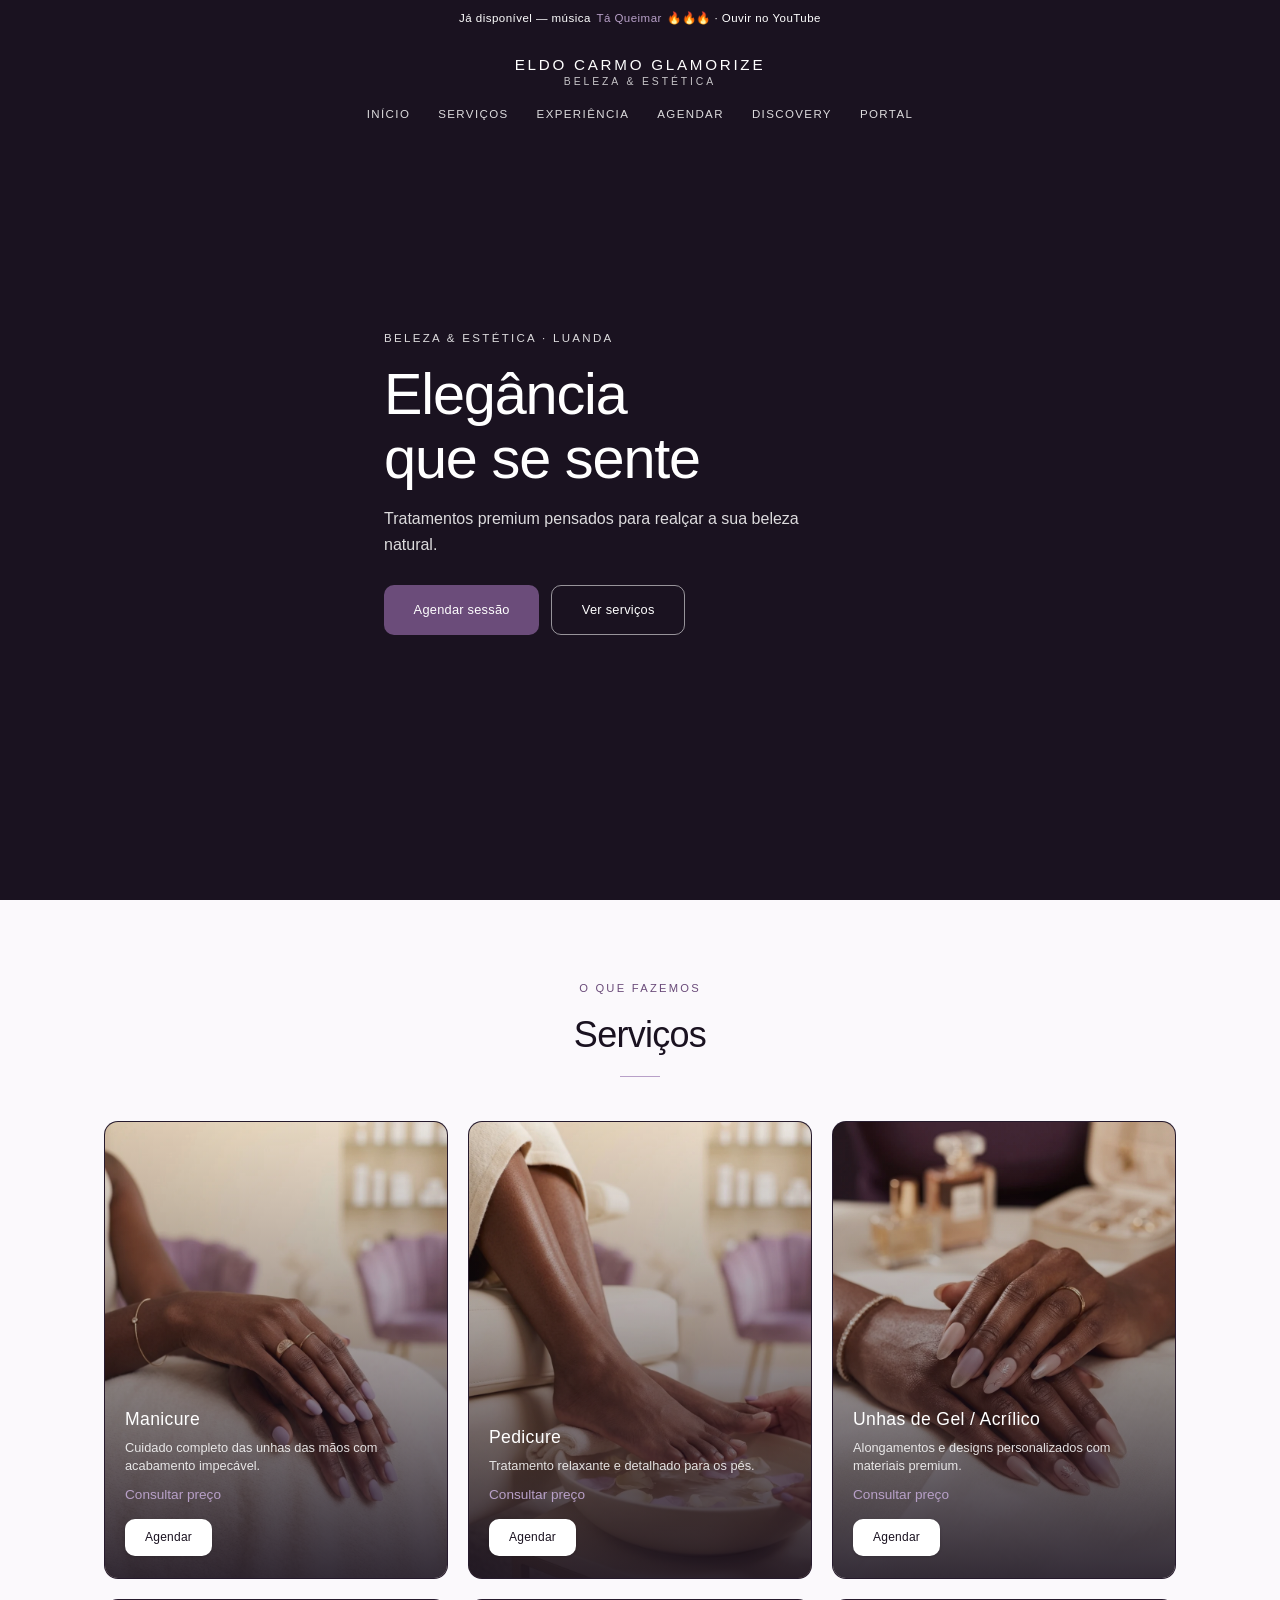
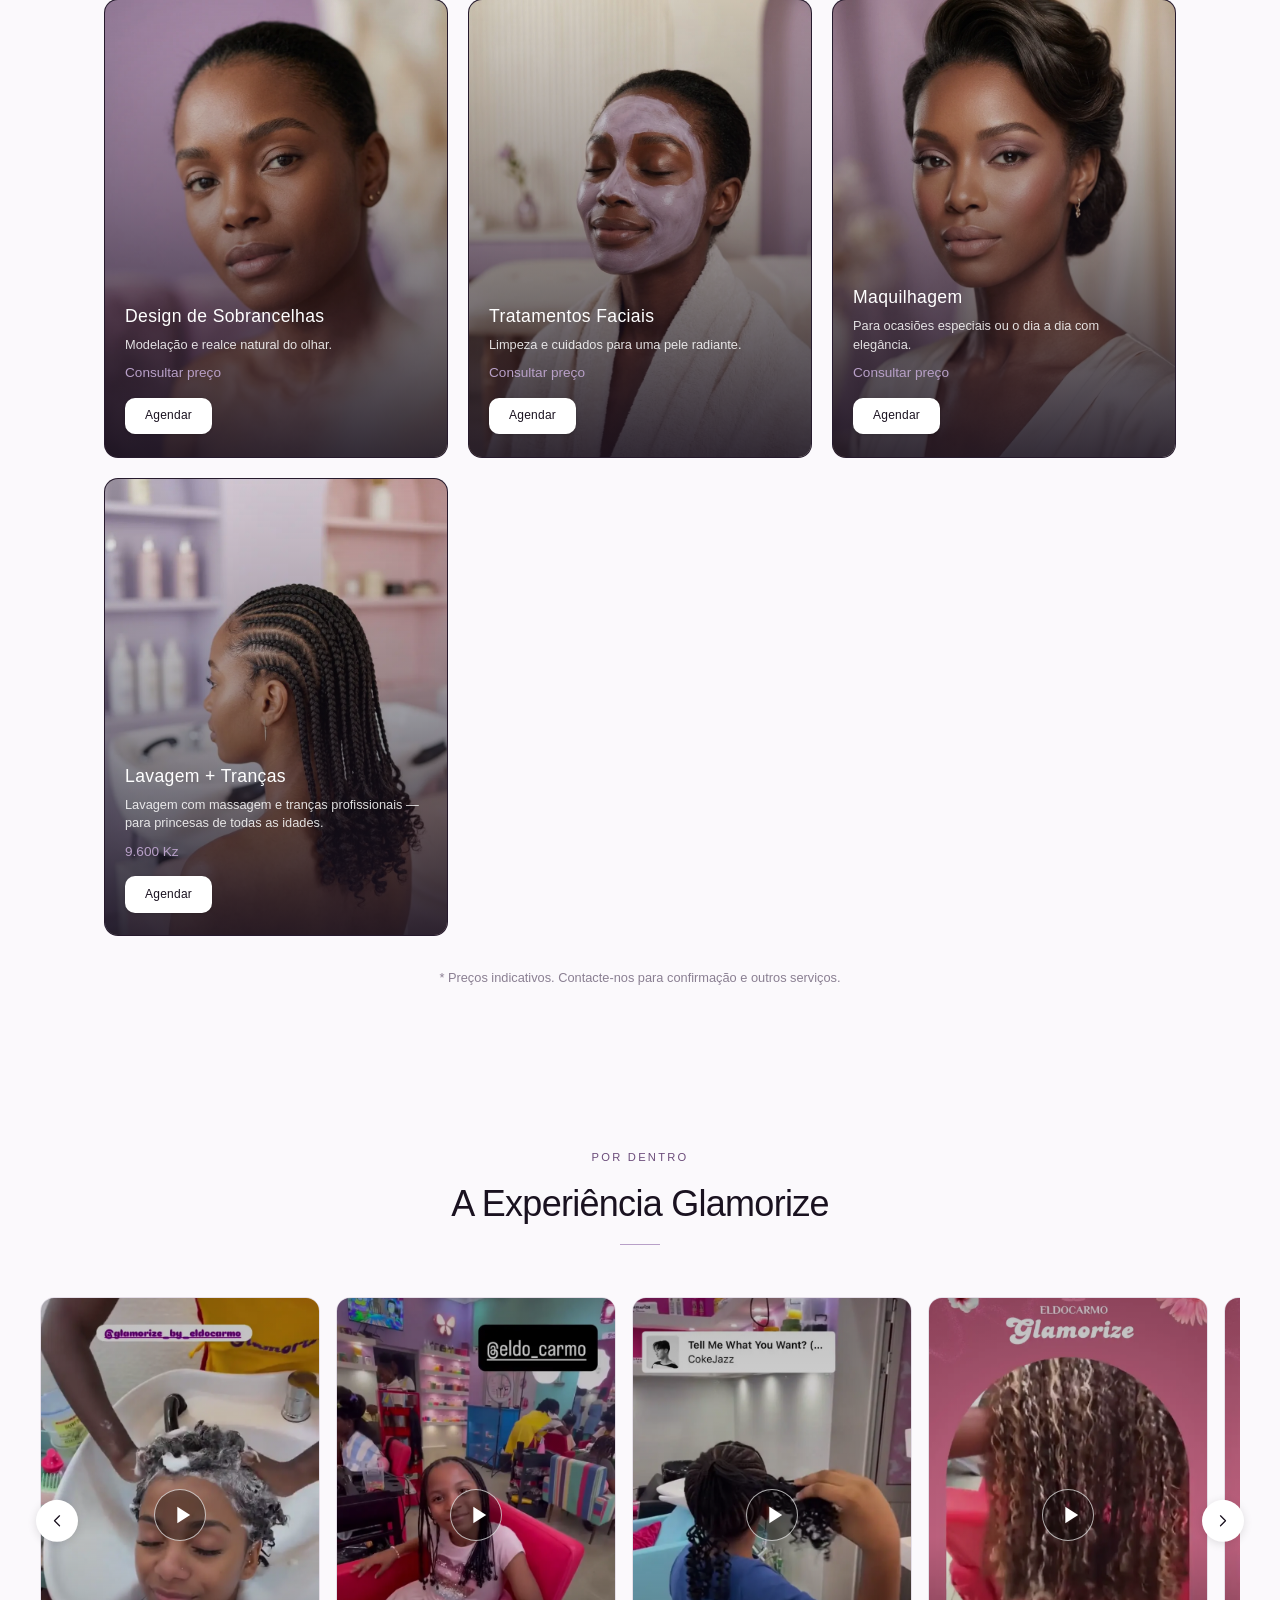
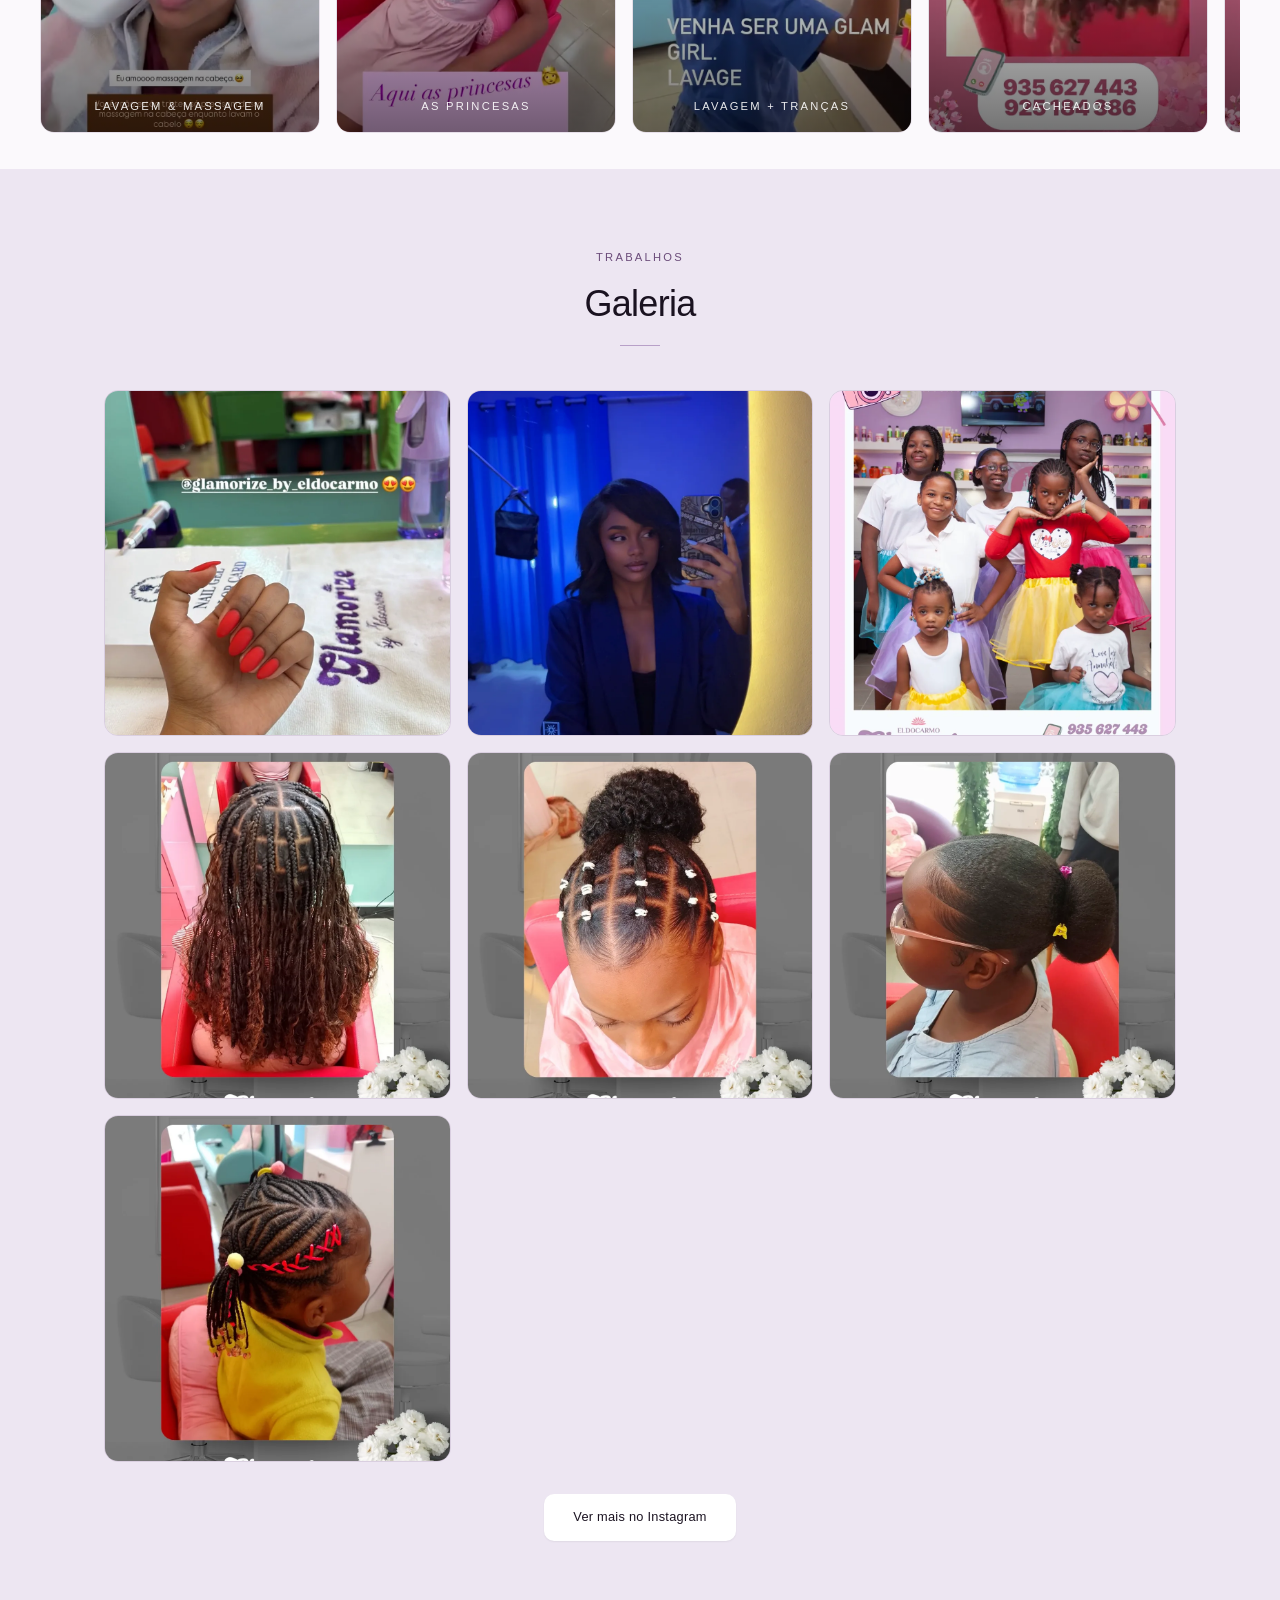
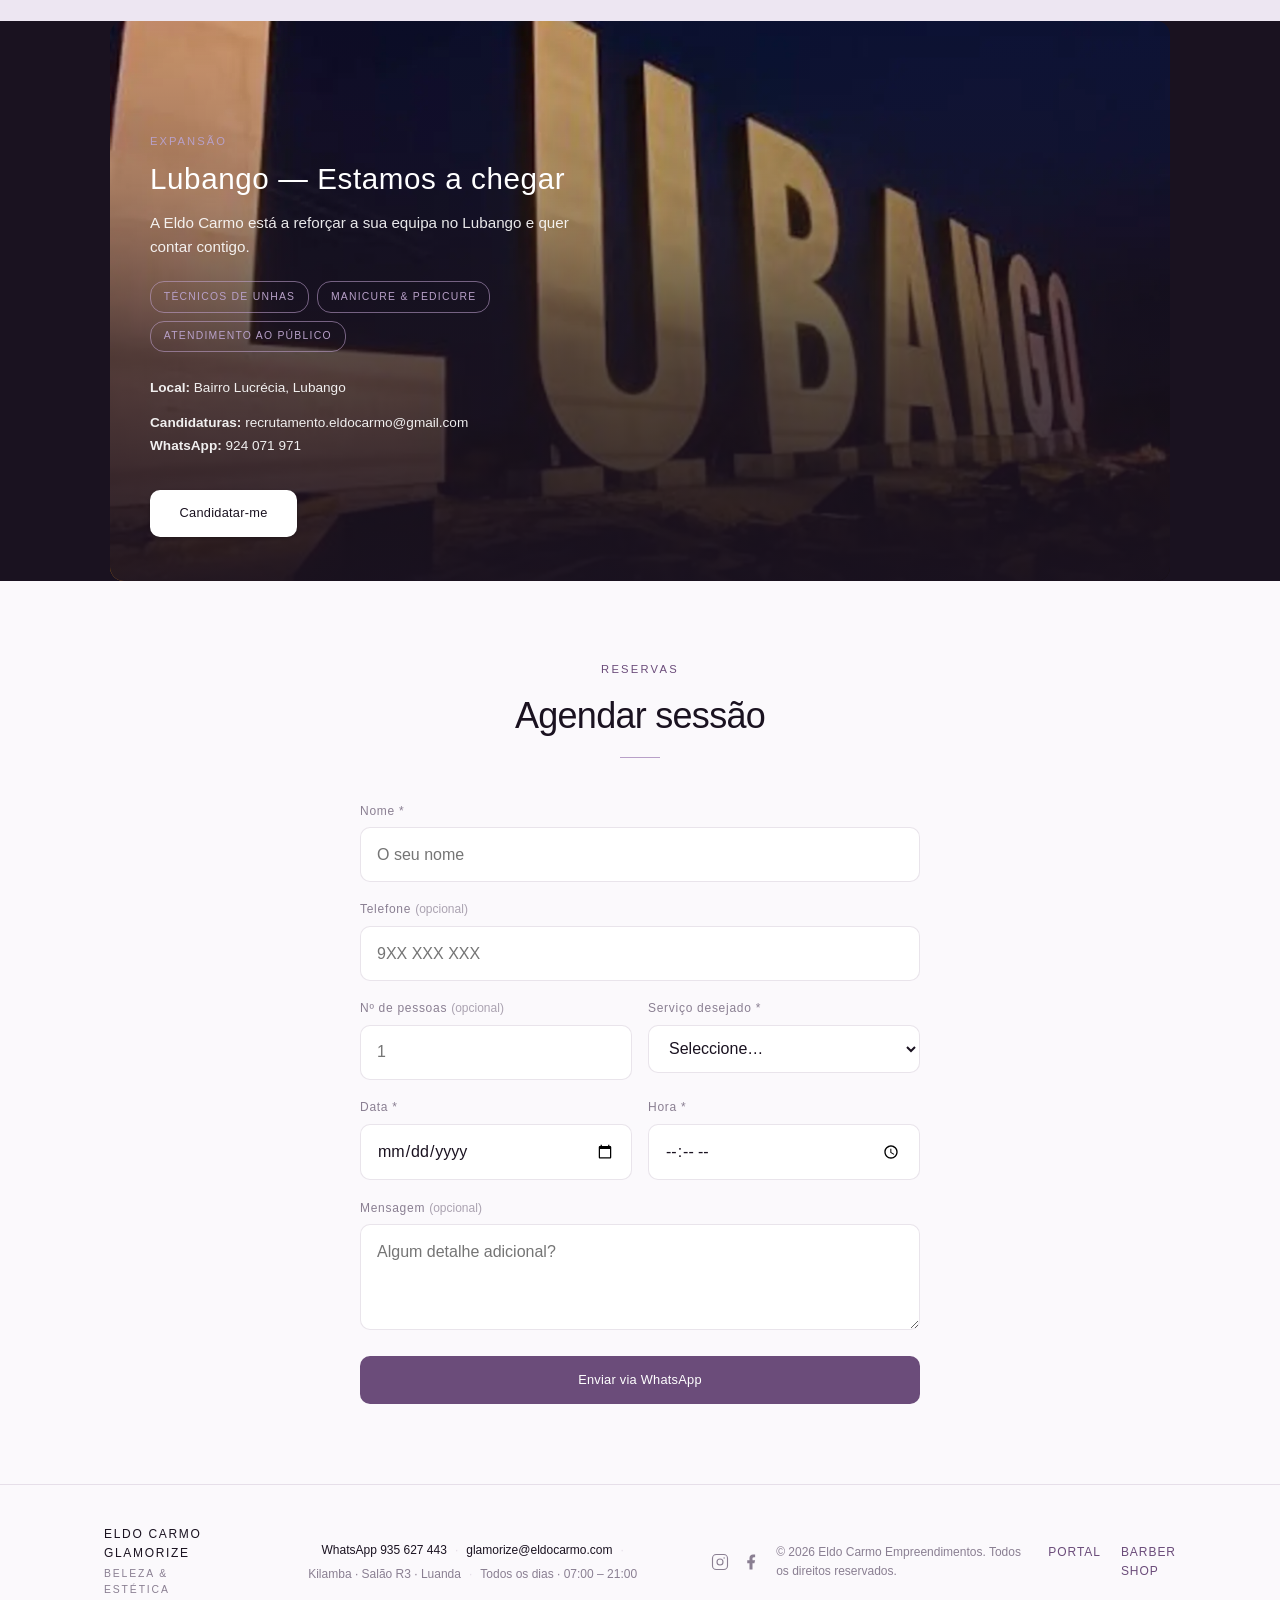
==== glamorize/index.html @ 6d7ba47c "Add files via upload" ====
<!DOCTYPE html>
<html lang="pt">
<head>
  <meta charset="UTF-8">
  <meta name="viewport" content="width=device-width, initial-scale=1.0">
  <meta name="description" content="Eldo Carmo Glamorize — Beleza & Estética premium em Luanda. Manicure, pedicure, tratamentos e mais.">
  <title>Glamorize | Eldo Carmo Beauty</title>
  <link rel="stylesheet" href="css/style.css">
  <link rel="icon" href="assets/images/eldocarmoglamorizelogo.webp" type="image/webp">
</head>
<body>
  <!-- ========== ANNOUNCEMENT BAR ========== -->
  <a class="announce-bar" href="https://youtu.be/6vzUPh26JZA?si=xl3FzxXKTsRD6NoC" target="_blank" rel="noopener">
    Já disponível — música <strong>Tá Queimar</strong> 🔥🔥🔥 · Ouvir no YouTube
  </a>

  <!-- ========== HEADER ========== -->
  <header class="header" id="header">
    <div class="container header__inner">
      <button class="hamburger" id="hamburger" aria-label="Menu" aria-expanded="false" type="button">
        <span class="hamburger__line"></span>
        <span class="hamburger__line"></span>
        <span class="hamburger__line"></span>
      </button>

      <a href="index.html" class="header__logo">
        <span class="header__logo-name">Eldo Carmo Glamorize</span>
        <span class="header__logo-sub">Beleza &amp; Estética</span>
      </a>

      <div class="header__actions" aria-hidden="true"></div>
    </div>

    <nav class="header__nav" aria-label="Menu principal">
      <a href="index.html" class="header__nav-link">Início</a>
      <a href="#servicos" class="header__nav-link">Serviços</a>
      <a href="#experiencia" class="header__nav-link">Experiência</a>
      <a href="#agendar" class="header__nav-link">Agendar</a>
      <div class="header__nav-item header__nav-item--discover">
        <button type="button" class="header__nav-link header__nav-discover-trigger" aria-expanded="false" aria-haspopup="true">
          Discovery
        </button>
        <div class="header__discover-dropdown" role="menu">
          <p class="header__discover-label">Johnny Berry — Tá Queimar</p>
          <ul class="header__discover-music">
            <li>
              <a href="https://youtu.be/6vzUPh26JZA?si=xl3FzxXKTsRD6NoC" target="_blank" rel="noopener" role="menuitem">
                <img src="assets/icons/youtube.webp" alt="" width="88" height="28">
                <span>YouTube</span>
              </a>
            </li>
            <li>
              <a href="https://open.spotify.com/album/7LO9kumBSe1za71O5oKOjZ?si=1&nd=1&dlsi=8021751f937340e2" target="_blank" rel="noopener" role="menuitem">
                <img src="assets/icons/spotify.webp" alt="" width="88" height="28">
                <span>Spotify</span>
              </a>
            </li>
            <li>
              <a href="https://music.apple.com/us/album/t%C3%A1-queimar-feat-young-k-varox-007-single/6788576000" target="_blank" rel="noopener" role="menuitem">
                <img src="assets/icons/apple-music.webp" alt="" width="28" height="28">
                <span>Apple Music</span>
              </a>
            </li>
            <li>
              <a href="https://www.deezer.com/us/album/1023440431" target="_blank" rel="noopener" role="menuitem">
                <img src="assets/icons/deezer.webp" alt="" width="88" height="28">
                <span>Deezer</span>
              </a>
            </li>
            <li>
              <a href="https://www.youtube.com/results?search_query=Johnny+Berry+T%C3%A1+Queimar" target="_blank" rel="noopener" role="menuitem">
                <img src="assets/icons/youtube-music.webp" alt="" width="100" height="28">
                <span>YouTube Music</span>
              </a>
            </li>
          </ul>
        </div>
      </div>
      <a href="https://eldocarmo.workersdevao.workers.dev" class="header__nav-link" target="_blank" rel="noopener">Portal</a>
    </nav>
  </header>

  <!-- ========== LEFT MENU DRAWER ========== -->
  <div class="menu-drawer" id="menu-drawer" aria-hidden="true">
    <div class="menu-drawer__overlay" id="menu-overlay"></div>
    <aside class="menu-drawer__panel" role="dialog" aria-label="Menu">
      <div class="menu-drawer__head">
        <span class="menu-drawer__brand">Eldo Carmo Glamorize</span>
        <button class="menu-drawer__close" id="menu-close" aria-label="Fechar" type="button">
          <svg width="20" height="20" viewBox="0 0 24 24" fill="none" stroke="currentColor" stroke-width="1.5">
            <line x1="18" y1="6" x2="6" y2="18"/>
            <line x1="6" y1="6" x2="18" y2="18"/>
          </svg>
        </button>
      </div>

      <nav class="menu-drawer__nav" aria-label="Menu principal">
        <a href="index.html" class="menu-drawer__link">Início</a>
        <a href="#servicos" class="menu-drawer__link">Serviços</a>
        <a href="#experiencia" class="menu-drawer__link">Experiência</a>
        <a href="#agendar" class="menu-drawer__link">Agendar</a>
        <a href="https://eldocarmo.workersdevao.workers.dev" class="menu-drawer__link" target="_blank" rel="noopener">Portal</a>
        <a href="https://eldocarmobarbershop.workersdevao.workers.dev" class="menu-drawer__link" target="_blank" rel="noopener">Barber Shop</a>
      </nav>

      <div class="menu-drawer__discover">
        <p class="menu-drawer__discover-title">Discovery</p>
        <p class="menu-drawer__discover-sub">Johnny Berry — Tá Queimar</p>
        <ul class="menu-drawer__music">
          <li>
            <a href="https://youtu.be/6vzUPh26JZA?si=xl3FzxXKTsRD6NoC" target="_blank" rel="noopener">
              <img src="assets/icons/youtube.webp" alt="" width="88" height="28">
              <span>YouTube</span>
            </a>
          </li>
          <li>
            <a href="https://open.spotify.com/album/7LO9kumBSe1za71O5oKOjZ?si=1&nd=1&dlsi=8021751f937340e2" target="_blank" rel="noopener">
              <img src="assets/icons/spotify.webp" alt="" width="88" height="28">
              <span>Spotify</span>
            </a>
          </li>
          <li>
            <a href="https://music.apple.com/us/album/t%C3%A1-queimar-feat-young-k-varox-007-single/6788576000" target="_blank" rel="noopener">
              <img src="assets/icons/apple-music.webp" alt="" width="28" height="28">
              <span>Apple Music</span>
            </a>
          </li>
          <li>
            <a href="https://www.deezer.com/us/album/1023440431" target="_blank" rel="noopener">
              <img src="assets/icons/deezer.webp" alt="" width="88" height="28">
              <span>Deezer</span>
            </a>
          </li>
          <li>
            <a href="https://www.youtube.com/results?search_query=Johnny+Berry+T%C3%A1+Queimar" target="_blank" rel="noopener">
              <img src="assets/icons/youtube-music.webp" alt="" width="100" height="28">
              <span>YouTube Music</span>
            </a>
          </li>
        </ul>
      </div>
    </aside>
  </div>

  <!-- ========== HERO ========== -->
  <section class="hero" id="hero">
    <div class="hero__media" aria-hidden="true">
      <video
        class="hero__video is-visible"
        id="hero-video-1"
        muted
        autoplay
        playsinline
        webkit-playsinline
        loop
        preload="auto"
        poster="assets/images/hero-poster-1.webp"
      >
        <source src="assets/videos/hero-1.mp4" type="video/mp4">
      </video>
      <div class="hero__overlay"></div>
    </div>
    <div class="hero__content container">
      <p class="hero__eyebrow">Beleza &amp; Estética · Luanda</p>
      <h1 class="hero__title">Elegância<br>que se sente</h1>
      <p class="hero__subtitle">Tratamentos premium pensados para realçar a sua beleza natural.</p>
      <div class="hero__ctas">
        <a href="#agendar" class="btn btn--primary">Agendar sessão</a>
        <a href="#servicos" class="btn btn--ghost btn--on-dark">Ver serviços</a>
      </div>
    </div>
  </section>

  <!-- ========== SERVICES ========== -->
  <section class="section" id="servicos">
    <div class="container">
      <header class="section__header">
        <p class="section__eyebrow">O que fazemos</p>
        <h2 class="section__title">Serviços</h2>
        <div class="section__line"></div>
      </header>

      <div class="services-grid">
        <article class="service-card" data-service="Manicure">
          <div class="service-card__image">
            <img src="assets/images/service-manicure.webp" alt="Manicure" loading="lazy">
          </div>
          <div class="service-card__overlay">
            <h3 class="service-card__title">Manicure</h3>
            <p class="service-card__desc">Cuidado completo das unhas das mãos com acabamento impecável.</p>
            <p class="service-card__price">Consultar preço</p>
            <a href="#agendar" class="btn btn--service agendar-btn">Agendar</a>
          </div>
        </article>

        <article class="service-card" data-service="Pedicure">
          <div class="service-card__image">
            <img src="assets/images/service-pedicure.webp" alt="Pedicure" loading="lazy">
          </div>
          <div class="service-card__overlay">
            <h3 class="service-card__title">Pedicure</h3>
            <p class="service-card__desc">Tratamento relaxante e detalhado para os pés.</p>
            <p class="service-card__price">Consultar preço</p>
            <a href="#agendar" class="btn btn--service agendar-btn">Agendar</a>
          </div>
        </article>

        <article class="service-card" data-service="Unhas de Gel / Acrílico">
          <div class="service-card__image">
            <img src="assets/images/service-gel.webp" alt="Unhas de Gel / Acrílico" loading="lazy">
          </div>
          <div class="service-card__overlay">
            <h3 class="service-card__title">Unhas de Gel / Acrílico</h3>
            <p class="service-card__desc">Alongamentos e designs personalizados com materiais premium.</p>
            <p class="service-card__price">Consultar preço</p>
            <a href="#agendar" class="btn btn--service agendar-btn">Agendar</a>
          </div>
        </article>

        <article class="service-card" data-service="Design de Sobrancelhas">
          <div class="service-card__image">
            <img src="assets/images/service-sobrancelhas.webp" alt="Design de Sobrancelhas" loading="lazy">
          </div>
          <div class="service-card__overlay">
            <h3 class="service-card__title">Design de Sobrancelhas</h3>
            <p class="service-card__desc">Modelação e realce natural do olhar.</p>
            <p class="service-card__price">Consultar preço</p>
            <a href="#agendar" class="btn btn--service agendar-btn">Agendar</a>
          </div>
        </article>

        <article class="service-card" data-service="Tratamentos Faciais">
          <div class="service-card__image">
            <img src="assets/images/service-facial.webp" alt="Tratamentos Faciais" loading="lazy">
          </div>
          <div class="service-card__overlay">
            <h3 class="service-card__title">Tratamentos Faciais</h3>
            <p class="service-card__desc">Limpeza e cuidados para uma pele radiante.</p>
            <p class="service-card__price">Consultar preço</p>
            <a href="#agendar" class="btn btn--service agendar-btn">Agendar</a>
          </div>
        </article>

        <article class="service-card" data-service="Maquilhagem">
          <div class="service-card__image">
            <img src="assets/images/service-maquilhagem.webp" alt="Maquilhagem" loading="lazy">
          </div>
          <div class="service-card__overlay">
            <h3 class="service-card__title">Maquilhagem</h3>
            <p class="service-card__desc">Para ocasiões especiais ou o dia a dia com elegância.</p>
            <p class="service-card__price">Consultar preço</p>
            <a href="#agendar" class="btn btn--service agendar-btn">Agendar</a>
          </div>
        </article>

        <article class="service-card" data-service="Lavagem + Tranças">
          <div class="service-card__image">
            <img src="assets/images/service-trancas.webp" alt="Lavagem + Tranças" loading="lazy">
          </div>
          <div class="service-card__overlay">
            <h3 class="service-card__title">Lavagem + Tranças</h3>
            <p class="service-card__desc">Lavagem com massagem e tranças profissionais — para princesas de todas as idades.</p>
            <p class="service-card__price">9.600 Kz</p>
            <a href="#agendar" class="btn btn--service agendar-btn">Agendar</a>
          </div>
        </article>
      </div>

      <p class="section__note">* Preços indicativos. Contacte-nos para confirmação e outros serviços.</p>
    </div>
  </section>

  <!-- ========== EXPERIENCE ========== -->
  <section class="section section--experience" id="experiencia">
    <div class="container">
      <header class="section__header">
        <p class="section__eyebrow">Por dentro</p>
        <h2 class="section__title">A Experiência Glamorize</h2>
        <div class="section__line"></div>
      </header>
    </div>

    <div class="experience-wrap">
      <button type="button" class="experience-nav experience-nav--prev" id="experience-prev" aria-label="Anterior">
        <svg width="20" height="20" viewBox="0 0 24 24" fill="none" stroke="currentColor" stroke-width="1.5" stroke-linecap="round" stroke-linejoin="round"><path d="M15 18l-6-6 6-6"/></svg>
      </button>

      <div class="experience-track" id="experience-track">
        <article class="experience-card">
          <video class="experience-card__video" poster="assets/videos/poster-lavagem.webp" playsinline preload="metadata" controlsList="nodownload">
            <source src="assets/videos/exp-lavagem.mp4" type="video/mp4">
          </video>
          <div class="experience-card__overlay">
            <button type="button" class="experience-card__play" aria-label="Reproduzir">
              <svg width="28" height="28" viewBox="0 0 24 24" fill="currentColor"><path d="M8 5v14l11-7z"/></svg>
            </button>
            <p class="experience-card__label">Lavagem &amp; Massagem</p>
          </div>
        </article>

        <article class="experience-card">
          <video class="experience-card__video" poster="assets/videos/poster-princesas.webp" playsinline preload="metadata" controlsList="nodownload">
            <source src="assets/videos/exp-princesas.mp4" type="video/mp4">
          </video>
          <div class="experience-card__overlay">
            <button type="button" class="experience-card__play" aria-label="Reproduzir">
              <svg width="28" height="28" viewBox="0 0 24 24" fill="currentColor"><path d="M8 5v14l11-7z"/></svg>
            </button>
            <p class="experience-card__label">As Princesas</p>
          </div>
        </article>

        <article class="experience-card">
          <video class="experience-card__video" poster="assets/videos/poster-trancas.webp" playsinline preload="metadata" controlsList="nodownload">
            <source src="assets/videos/exp-trancas.mp4" type="video/mp4">
          </video>
          <div class="experience-card__overlay">
            <button type="button" class="experience-card__play" aria-label="Reproduzir">
              <svg width="28" height="28" viewBox="0 0 24 24" fill="currentColor"><path d="M8 5v14l11-7z"/></svg>
            </button>
            <p class="experience-card__label">Lavagem + Tranças</p>
          </div>
        </article>

        <article class="experience-card">
          <video class="experience-card__video" poster="assets/videos/poster-cacheados.webp" playsinline preload="metadata" controlsList="nodownload">
            <source src="assets/videos/exp-cacheados.mp4" type="video/mp4">
          </video>
          <div class="experience-card__overlay">
            <button type="button" class="experience-card__play" aria-label="Reproduzir">
              <svg width="28" height="28" viewBox="0 0 24 24" fill="currentColor"><path d="M8 5v14l11-7z"/></svg>
            </button>
            <p class="experience-card__label">Cacheados</p>
          </div>
        </article>

        <article class="experience-card">
          <video class="experience-card__video" poster="assets/videos/poster-boxbraids.webp" playsinline preload="metadata" controlsList="nodownload">
            <source src="assets/videos/exp-boxbraids.mp4" type="video/mp4">
          </video>
          <div class="experience-card__overlay">
            <button type="button" class="experience-card__play" aria-label="Reproduzir">
              <svg width="28" height="28" viewBox="0 0 24 24" fill="currentColor"><path d="M8 5v14l11-7z"/></svg>
            </button>
            <p class="experience-card__label">Box Braids</p>
          </div>
        </article>

        <article class="experience-card">
          <video class="experience-card__video" poster="assets/videos/poster-equipa.webp" playsinline preload="metadata" controlsList="nodownload">
            <source src="assets/videos/exp-equipa.mp4" type="video/mp4">
          </video>
          <div class="experience-card__overlay">
            <button type="button" class="experience-card__play" aria-label="Reproduzir">
              <svg width="28" height="28" viewBox="0 0 24 24" fill="currentColor"><path d="M8 5v14l11-7z"/></svg>
            </button>
            <p class="experience-card__label">A Equipa</p>
          </div>
        </article>
      </div>

      <button type="button" class="experience-nav experience-nav--next" id="experience-next" aria-label="Seguinte">
        <svg width="20" height="20" viewBox="0 0 24 24" fill="none" stroke="currentColor" stroke-width="1.5" stroke-linecap="round" stroke-linejoin="round"><path d="M9 18l6-6-6-6"/></svg>
      </button>
    </div>
  </section>

  <!-- ========== GALLERY ========== -->
  <section class="section section--alt" id="galeria">
    <div class="container">
      <header class="section__header">
        <p class="section__eyebrow">Trabalhos</p>
        <h2 class="section__title">Galeria</h2>
        <div class="section__line"></div>
      </header>

      <div class="gallery-grid" id="gallery-grid">
        <figure class="gallery-item">
          <img src="assets/images/gallery/gallery-1.webp" alt="Unhas de gel matte coral — Glamorize" loading="lazy">
        </figure>
        <figure class="gallery-item">
          <img src="assets/images/gallery/gallery-2.webp" alt="Look glam com cabelo ondulado e maquilhagem" loading="lazy">
        </figure>
        <figure class="gallery-item">
          <img src="assets/images/gallery/gallery-3.webp" alt="Momentos especiais com as princesas da Glamorize" loading="lazy">
        </figure>
        <figure class="gallery-item">
          <img src="assets/images/gallery/gallery-4.webp" alt="Tranças box braids com pontas cacheadas" loading="lazy">
        </figure>
        <figure class="gallery-item">
          <img src="assets/images/gallery/gallery-5.webp" alt="Penteado com elásticos e coque para criança" loading="lazy">
        </figure>
        <figure class="gallery-item">
          <img src="assets/images/gallery/gallery-6.webp" alt="Coque baixo com baby hair" loading="lazy">
        </figure>
        <figure class="gallery-item">
          <img src="assets/images/gallery/gallery-7.webp" alt="Tranças infantis com detalhes em fio rosa" loading="lazy">
        </figure>
      </div>

      <div class="section__cta-wrap">
        <a href="https://www.instagram.com/glamorize_by_eldocarmo/" class="btn btn--ghost" target="_blank" rel="noopener">
          Ver mais no Instagram
        </a>
      </div>
    </div>
  </section>

  <!-- ========== LUBANGO ========== -->
  <section class="section section--lubango" id="lubango">
    <div class="container">
      <div class="lubango-hero">
        <img class="lubango-hero__img" src="assets/images/lubango.webp" alt="Letras LUBANGO iluminadas — marco da cidade" loading="lazy">
        <div class="lubango-hero__gradient"></div>
        <div class="lubango-hero__content">
          <p class="lubango-hero__eyebrow">Expansão</p>
          <h2 class="lubango-hero__title">Lubango — Estamos a chegar</h2>
          <p class="lubango-hero__text">A Eldo Carmo está a reforçar a sua equipa no Lubango e quer contar contigo.</p>

          <div class="lubango-roles">
            <span>Técnicos de Unhas</span>
            <span>Manicure &amp; Pedicure</span>
            <span>Atendimento ao Público</span>
          </div>

          <p class="lubango-location">
            <strong>Local:</strong> Bairro Lucrécia, Lubango
          </p>

          <p class="lubango-contact">
            <strong>Candidaturas:</strong> recrutamento.eldocarmo@gmail.com<br>
            <strong>WhatsApp:</strong> 924 071 971
          </p>

          <a href="https://wa.me/244924071971?text=Olá! Tenho interesse em candidatar-me para a equipa Eldo Carmo Glamorize no Lubango." class="btn btn--primary" target="_blank" rel="noopener">
            Candidatar-me
          </a>
        </div>
      </div>
    </div>
  </section>

  <!-- ========== AGENDAR ========== -->
  <section class="section" id="agendar">
    <div class="container">
      <header class="section__header">
        <p class="section__eyebrow">Reservas</p>
        <h2 class="section__title">Agendar sessão</h2>
        <div class="section__line"></div>
      </header>

      <div class="contact-grid">
        <form class="contact-form" id="booking-form">
          <div class="form-group">
            <label for="name">Nome *</label>
            <input type="text" id="name" name="name" required placeholder="O seu nome" autocomplete="name">
          </div>
          <div class="form-group">
            <label for="phone">Telefone <span class="optional">(opcional)</span></label>
            <input type="tel" id="phone" name="phone" placeholder="9XX XXX XXX" autocomplete="tel">
          </div>
          <div class="form-row">
            <div class="form-group">
              <label for="people">Nº de pessoas <span class="optional">(opcional)</span></label>
              <input type="number" id="people" name="people" min="1" max="20" placeholder="1">
            </div>
            <div class="form-group">
              <label for="service">Serviço desejado *</label>
              <select id="service" name="service" required>
                <option value="">Seleccione…</option>
                <option value="Manicure">Manicure</option>
                <option value="Pedicure">Pedicure</option>
                <option value="Unhas de Gel / Acrílico">Unhas de Gel / Acrílico</option>
                <option value="Design de Sobrancelhas">Design de Sobrancelhas</option>
                <option value="Tratamentos Faciais">Tratamentos Faciais</option>
                <option value="Maquilhagem">Maquilhagem</option>
                <option value="Lavagem + Tranças">Lavagem + Tranças</option>
                <option value="Outro">Outro</option>
              </select>
            </div>
          </div>
          <div class="form-row">
            <div class="form-group">
              <label for="date">Data *</label>
              <input type="date" id="date" name="date" required>
            </div>
            <div class="form-group">
              <label for="time">Hora *</label>
              <input type="time" id="time" name="time" required>
            </div>
          </div>
          <div class="form-group">
            <label for="message">Mensagem <span class="optional">(opcional)</span></label>
            <textarea id="message" name="message" rows="3" placeholder="Algum detalhe adicional?"></textarea>
          </div>
          <button type="submit" class="btn btn--primary btn--full">Enviar via WhatsApp</button>
        </form>
      </div>
    </div>
  </section>

  <!-- ========== FOOTER ========== -->
  <footer class="footer">
    <div class="container footer__inner">
      <div class="footer__brand">
        <span class="footer__name">Eldo Carmo Glamorize</span>
        <span class="footer__sub">Beleza &amp; Estética</span>
      </div>
      <div class="footer__contact">
        <a href="https://wa.me/244935627443" target="_blank" rel="noopener">WhatsApp 935 627 443</a>
        <span class="footer__sep">·</span>
        <a href="mailto:glamorize@eldocarmo.com">glamorize@eldocarmo.com</a>
        <span class="footer__sep">·</span>
        <span>Kilamba · Salão R3 · Luanda</span>
        <span class="footer__sep">·</span>
        <span>Todos os dias · 07:00 – 21:00</span>
      </div>
      <div class="footer__social">
        <a href="https://www.instagram.com/glamorize_by_eldocarmo/" target="_blank" rel="noopener" aria-label="Instagram">
          <svg width="18" height="18" viewBox="0 0 24 24" fill="none" stroke="currentColor" stroke-width="1.5" aria-hidden="true">
            <rect x="2" y="2" width="20" height="20" rx="5"/>
            <circle cx="12" cy="12" r="4"/>
            <circle cx="17.5" cy="6.5" r="1" fill="currentColor" stroke="none"/>
          </svg>
        </a>
        <a href="https://www.facebook.com/EldoCarmoBeleza" target="_blank" rel="noopener" aria-label="Facebook">
          <svg width="18" height="18" viewBox="0 0 24 24" fill="currentColor" aria-hidden="true">
            <path d="M14 13.5h2.5l1-4H14v-2c0-1.03 0-2 2-2h1.5V2.14c-.326-.043-1.557-.14-2.857-.14C11.928 2 10 3.657 10 6.7v2.8H7v4h3V22h4v-8.5z"/>
          </svg>
        </a>
      </div>
      <p class="footer__copy">© 2026 Eldo Carmo Empreendimentos. Todos os direitos reservados.</p>
      <div class="footer__links">
        <a href="https://eldocarmo.workersdevao.workers.dev" target="_blank" rel="noopener">Portal</a>
        <a href="https://eldocarmobarbershop.workersdevao.workers.dev" target="_blank" rel="noopener">Barber Shop</a>
      </div>
    </div>
  </footer>

  <script src="js/main.js"></script>
</body>
</html>
---- glamorize/css/style.css ----
/* ============================================
   Eldo Carmo Glamorize
   Quiet luxury · Lilac palette · Thin lines
   ============================================ */

*, *::before, *::after {
  margin: 0;
  padding: 0;
  box-sizing: border-box;
}

:root {
  --black: #1A1220;
  --lilac: #B8A0C8;
  --lilac-deep: #6B4C7A;
  --lilac-soft: #EDE6F2;
  --cream: #FBF9FC;
  --muted: #8A7F92;
  --white: #FFFFFF;
  --border: rgba(107, 76, 122, 0.15);
  --gold: #C9A227;

  --font-light: 300;
  --font-regular: 400;
  --font-medium: 500;

  --line: 1px;
  --radius: 14px;
  --btn-radius: 10px;
  --transition: 0.35s cubic-bezier(0.25, 0.46, 0.45, 0.94);
}

html {
  font-size: 16px;
  scroll-behavior: smooth;
  -webkit-font-smoothing: antialiased;
}

body {
  font-family: 'Inter', -apple-system, BlinkMacSystemFont, 'Segoe UI', Roboto, sans-serif;
  font-weight: var(--font-light);
  color: var(--black);
  background: var(--cream);
  line-height: 1.6;
  overflow-x: hidden;
}

img { max-width: 100%; height: auto; display: block; }
a { color: inherit; text-decoration: none; }
ul { list-style: none; }
button, input, select, textarea { font: inherit; color: inherit; }

.container {
  width: 100%;
  max-width: 1120px;
  margin: 0 auto;
  padding: 0 1.5rem;
}

/* ========== BUTTONS ========== */
.btn {
  display: inline-flex;
  align-items: center;
  justify-content: center;
  gap: 0.5rem;
  padding: 0.85rem 1.85rem;
  font-size: 0.8rem;
  font-weight: var(--font-medium);
  letter-spacing: 0.02em;
  text-transform: none;
  border: none;
  border-radius: var(--btn-radius);
  cursor: pointer;
  transition: background var(--transition), color var(--transition), box-shadow var(--transition);
  background: transparent;
  color: inherit;
}

.btn--primary {
  background: var(--lilac-deep);
  color: var(--white);
}

.btn--primary:hover {
  background: #5a3f68;
  box-shadow: 0 4px 14px rgba(107, 76, 122, 0.25);
}

.btn--ghost {
  background: var(--white);
  color: var(--black);
  box-shadow: 0 1px 2px rgba(0, 0, 0, 0.06);
}

.btn--ghost:hover {
  background: #f5f5f5;
  box-shadow: 0 2px 8px rgba(0, 0, 0, 0.08);
}

.btn--on-dark {
  background: transparent;
  color: var(--white);
  box-shadow: none;
  border: var(--line) solid rgba(255, 255, 255, 0.55);
}

.btn--on-dark:hover {
  background: rgba(255, 255, 255, 0.1);
  color: var(--white);
  border-color: #fff;
}

.btn--full { width: 100%; }

.btn--service {
  align-self: flex-start;
  padding: 0.55rem 1.25rem;
  font-size: 0.75rem;
  color: var(--black);
  background: var(--white);
  border-radius: var(--btn-radius);
  box-shadow: 0 1px 3px rgba(0, 0, 0, 0.15);
}

.btn--service:hover {
  background: #f5f5f5;
}

/* ========== ANNOUNCE BAR ========== */
.announce-bar {
  position: fixed;
  top: 0;
  left: 0;
  right: 0;
  z-index: 110;
  display: flex;
  align-items: center;
  justify-content: center;
  gap: 0.35rem;
  min-height: 36px;
  padding: 0.45rem 1rem;
  background: var(--black);
  color: #fff;
  font-size: 0.72rem;
  letter-spacing: 0.04em;
  text-align: center;
  text-decoration: none;
  transition: transform 0.3s ease, opacity 0.3s ease;
}

.announce-bar.is-hidden {
  transform: translateY(-100%);
  opacity: 0;
  pointer-events: none;
}

.announce-bar strong {
  font-weight: var(--font-medium);
  color: var(--lilac);
}

/* ========== HEADER ========== */
.header {
  position: fixed;
  top: 36px;
  left: 0;
  right: 0;
  z-index: 100;
  background: transparent;
  border-bottom: var(--line) solid transparent;
  transition: background 0.3s ease, border-color 0.3s ease, box-shadow 0.3s ease, top 0.3s ease;
}

.header.announce-hidden { top: 0; }

.header.is-scrolled {
  background: rgba(251, 249, 252, 0.96);
  backdrop-filter: blur(12px);
  -webkit-backdrop-filter: blur(12px);
  border-bottom-color: var(--border);
  box-shadow: 0 1px 0 rgba(0, 0, 0, 0.04);
}

.header__inner {
  position: relative;
  display: grid;
  grid-template-columns: 44px 1fr 44px;
  align-items: center;
  height: 64px;
}

.header__logo {
  display: flex;
  flex-direction: column;
  align-items: center;
  justify-content: center;
  gap: 0.15rem;
  color: #fff;
  transition: color 0.3s ease;
  text-decoration: none;
  justify-self: center;
  grid-column: 2;
  text-align: center;
  line-height: 1.15;
}

.header.is-scrolled .header__logo { color: var(--black); }

.header__logo-name {
  font-weight: var(--font-medium);
  font-size: 0.68rem;
  letter-spacing: 0.12em;
  text-transform: uppercase;
}

.header__logo-sub {
  font-size: 0.55rem;
  letter-spacing: 0.2em;
  text-transform: uppercase;
  opacity: 0.75;
}

.header__nav {
  display: none;
  align-items: center;
  justify-content: center;
  gap: 1.75rem;
  padding: 0 1rem 0.85rem;
}

.header__nav-link {
  display: inline-flex;
  align-items: center;
  font-size: 0.72rem;
  font-weight: var(--font-regular);
  letter-spacing: 0.12em;
  text-transform: uppercase;
  line-height: 1.2;
  color: rgba(255, 255, 255, 0.85);
  transition: color 0.2s ease;
  padding: 0;
  margin: 0;
  vertical-align: middle;
}

.header.is-scrolled .header__nav-link { color: var(--muted); }
.header__nav-link:hover { color: #fff; }
.header.is-scrolled .header__nav-link:hover { color: var(--black); }

/* ========== DESKTOP DISCOVERY DROPDOWN ========== */
.header__nav-item {
  position: relative;
  display: inline-flex;
  align-items: center;
}

.header__nav-discover-trigger {
  background: none;
  border: none;
  cursor: pointer;
  padding: 0;
  margin: 0;
  font: inherit;
  font-size: 0.72rem;
  font-weight: var(--font-regular);
  letter-spacing: 0.12em;
  text-transform: uppercase;
  line-height: 1.2;
  color: rgba(255, 255, 255, 0.85);
  transition: color 0.2s ease;
  display: inline-flex;
  align-items: center;
}

.header__discover-dropdown {
  position: absolute;
  top: 100%;
  left: 50%;
  transform: translateX(-50%) translateY(4px);
  min-width: 240px;
  /* padding-top bridges the gap so hover never breaks while moving to the menu */
  padding: 0.85rem 1.15rem 0.85rem;
  margin-top: 0;
  background: #fff;
  border: 1px solid var(--border, rgba(0,0,0,0.1));
  border-radius: 10px;
  box-shadow: 0 12px 40px rgba(0, 0, 0, 0.08);
  opacity: 0;
  visibility: hidden;
  pointer-events: none;
  transition: opacity 0.18s ease, transform 0.18s ease, visibility 0.18s ease;
  z-index: 80;
}

/* Invisible hit-area bridge between trigger and panel */
.header__discover-dropdown::before {
  content: "";
  position: absolute;
  left: 0;
  right: 0;
  top: -14px;
  height: 14px;
}

.header__nav-item--discover:hover .header__discover-dropdown,
.header__nav-item--discover:focus-within .header__discover-dropdown {
  opacity: 1;
  visibility: visible;
  pointer-events: auto;
  transform: translateX(-50%) translateY(0);
}

.header__discover-label {
  font-size: 0.72rem;
  font-weight: 500;
  letter-spacing: 0.04em;
  color: var(--black, #111);
  margin: 0 0 0.75rem;
  padding-bottom: 0.65rem;
  border-bottom: 1px solid var(--border, rgba(0,0,0,0.08));
}

.header__discover-music {
  list-style: none;
  margin: 0;
  padding: 0;
  display: flex;
  flex-direction: column;
  gap: 0;
}

.header__discover-music li {
  border-bottom: 1px solid var(--border, rgba(0,0,0,0.06));
}

.header__discover-music li:last-child {
  border-bottom: none;
}

.header__discover-music a {
  display: flex;
  align-items: center;
  gap: 0.75rem;
  padding: 0.65rem 0;
  font-size: 0.82rem;
  color: var(--black, #111);
  text-decoration: none;
  transition: color 0.2s ease, opacity 0.2s ease;
}

.header__discover-music a img {
  height: 20px;
  width: auto;
  max-width: 88px;
  object-fit: contain;
  flex-shrink: 0;
}

.header__discover-music a:hover {
  color: var(--lilac-deep, #6B4C7A);
  opacity: 0.9;
}

/* Keep trigger color consistent with other nav links */
.header.is-scrolled .header__nav-discover-trigger {
  color: var(--muted);
}
.header__nav-discover-trigger:hover,
.header__nav-item--discover:hover .header__nav-discover-trigger {
  color: #fff;
}
.header.is-scrolled .header__nav-discover-trigger:hover,
.header.is-scrolled .header__nav-item--discover:hover .header__nav-discover-trigger {
  color: var(--black);
}

.header__actions {
  grid-column: 3;
  justify-self: end;
}

@media (min-width: 900px) {
  .header__inner {
    grid-template-columns: 1fr auto 1fr;
    height: 72px;
  }
  .hamburger { display: none !important; }
  .header__logo-name {
    font-size: 0.95rem;
    letter-spacing: 0.18em;
  }
  .header__logo-sub {
    font-size: 0.65rem;
    letter-spacing: 0.28em;
  }
  .header__nav { display: flex; }
}

/* Hamburger */
.hamburger {
  display: flex;
  flex-direction: column;
  justify-content: center;
  gap: 5px;
  width: 26px;
  height: 26px;
  background: none;
  border: none;
  cursor: pointer;
  padding: 0;
}

.hamburger__line {
  display: block;
  width: 100%;
  height: 1.5px;
  background: #fff;
  transition: all 0.3s ease, background 0.3s ease;
  transform-origin: center;
}

.header.is-scrolled .hamburger__line { background: var(--black); }

.hamburger.is-active .hamburger__line:nth-child(1) {
  transform: translateY(6.5px) rotate(45deg);
}
.hamburger.is-active .hamburger__line:nth-child(2) {
  opacity: 0;
  transform: scaleX(0);
}
.hamburger.is-active .hamburger__line:nth-child(3) {
  transform: translateY(-6.5px) rotate(-45deg);
}

/* ========== MENU DRAWER ========== */
.menu-drawer {
  position: fixed;
  inset: 0;
  z-index: 200;
  pointer-events: none;
}
.menu-drawer.is-open { pointer-events: auto; }

.menu-drawer__overlay {
  position: absolute;
  inset: 0;
  background: rgba(26, 18, 32, 0.45);
  opacity: 0;
  transition: opacity 0.3s ease;
}
.menu-drawer.is-open .menu-drawer__overlay { opacity: 1; }

.menu-drawer__panel {
  position: absolute;
  top: 0;
  left: 0;
  bottom: 0;
  width: min(320px, 88vw);
  background: var(--cream);
  transform: translateX(-100%);
  transition: transform 0.35s cubic-bezier(0.25, 0.46, 0.45, 0.94);
  display: flex;
  flex-direction: column;
  padding: 1.25rem 1.5rem 2rem;
  overflow-y: auto;
}
.menu-drawer.is-open .menu-drawer__panel { transform: translateX(0); }

.menu-drawer__head {
  display: flex;
  align-items: center;
  justify-content: space-between;
  margin-bottom: 1.75rem;
  padding-top: 0.5rem;
}

.menu-drawer__brand {
  font-size: 0.72rem;
  font-weight: var(--font-medium);
  letter-spacing: 0.14em;
  text-transform: uppercase;
}

.menu-drawer__close {
  background: none;
  border: none;
  cursor: pointer;
  padding: 0.25rem;
  color: var(--black);
}

.menu-drawer__nav {
  display: flex;
  flex-direction: column;
  gap: 0.15rem;
  margin-bottom: 2rem;
}

.menu-drawer__link {
  font-size: 0.95rem;
  font-weight: var(--font-regular);
  letter-spacing: 0.04em;
  padding: 0.65rem 0;
  border-bottom: var(--line) solid var(--border);
  color: var(--black);
  transition: color 0.2s ease;
}
.menu-drawer__link:hover { color: var(--lilac-deep); }

.menu-drawer__discover {
  margin-top: auto;
  padding-top: 1.5rem;
  border-top: var(--line) solid var(--border);
}

.menu-drawer__discover-title {
  font-size: 0.65rem;
  letter-spacing: 0.16em;
  text-transform: uppercase;
  color: var(--muted);
  margin-bottom: 0.25rem;
}

.menu-drawer__discover-sub {
  font-size: 0.85rem;
  margin-bottom: 0.85rem;
}

.menu-drawer__music {
  list-style: none;
  display: flex;
  flex-direction: column;
  gap: 0;
  border-top: var(--line) solid var(--border);
}

.menu-drawer__music li {
  border-bottom: var(--line) solid var(--border);
}

.menu-drawer__music a {
  display: flex;
  align-items: center;
  gap: 0.85rem;
  padding: 0.8rem 0;
  font-size: 0.88rem;
  color: var(--black);
  transition: color 0.2s ease, opacity 0.2s ease;
}

.menu-drawer__music a img {
  height: 22px;
  width: auto;
  max-width: 96px;
  object-fit: contain;
  flex-shrink: 0;
}

.menu-drawer__music a:hover {
  color: var(--lilac, #9b6bb8);
  opacity: 0.85;
}

/* ========== HERO ========== */
.hero {
  position: relative;
  min-height: 100vh;
  min-height: 100dvh;
  display: flex;
  align-items: center;
  padding: 9.5rem 0 5rem;
  overflow: hidden;
  background: var(--black);
}

.hero__media {
  position: absolute;
  inset: 0;
  z-index: 0;
}

.hero__still,
.hero__video {
  position: absolute;
  inset: 0;
  width: 100%;
  height: 100%;
  object-fit: cover;
  object-position: center 20%;
}

.hero__still {
  z-index: 1;
  opacity: 1;
  transition: opacity 0.6s ease;
}

.hero__still.is-hidden {
  opacity: 0;
  pointer-events: none;
}

.hero__video {
  z-index: 0;
  opacity: 0;
  transition: opacity 0.6s ease;
}

.hero__video.is-visible {
  z-index: 1;
  opacity: 1;
}

.hero__overlay {
  position: absolute;
  inset: 0;
  z-index: 2;
  background: linear-gradient(
    105deg,
    rgba(26, 18, 32, 0.82) 0%,
    rgba(26, 18, 32, 0.5) 45%,
    rgba(26, 18, 32, 0.25) 100%
  );
  pointer-events: none;
}

.hero__content {
  position: relative;
  z-index: 3;
  max-width: 560px;
  color: #fff;
}

.hero__dots {
  position: absolute;
  bottom: 1.75rem;
  left: 50%;
  transform: translateX(-50%);
  z-index: 4;
  display: flex;
  gap: 0.55rem;
}

.hero__dot {
  width: 8px;
  height: 8px;
  border-radius: 50%;
  border: 1px solid rgba(255, 255, 255, 0.7);
  background: transparent;
  padding: 0;
  cursor: pointer;
  transition: background 0.25s ease, border-color 0.25s ease;
}

.hero__dot.is-active {
  background: #fff;
  border-color: #fff;
}

.hero__dot:hover {
  border-color: #fff;
}

.hero__eyebrow {
  font-size: 0.72rem;
  letter-spacing: 0.2em;
  text-transform: uppercase;
  opacity: 0.85;
  margin-bottom: 1rem;
}

.hero__title {
  font-size: clamp(2.4rem, 8vw, 3.6rem);
  font-weight: var(--font-light);
  line-height: 1.1;
  letter-spacing: -0.02em;
  margin-bottom: 1rem;
}

.hero__subtitle {
  font-size: 1rem;
  opacity: 0.85;
  margin-bottom: 1.75rem;
  max-width: 28rem;
}

.hero__ctas {
  display: flex;
  flex-wrap: wrap;
  gap: 0.75rem;
}

@media (min-width: 900px) {
  .hero {
    padding: 10rem 0 6rem;
  }
  .hero__still,
  .hero__video {
    object-position: center center;
  }
}

/* ========== SECTIONS ========== */
.section {
  padding: 5rem 0;
}

.section--alt {
  background: var(--lilac-soft);
}

.section__header {
  text-align: center;
  margin-bottom: 2.75rem;
}

.section__eyebrow {
  font-size: 0.7rem;
  letter-spacing: 0.2em;
  text-transform: uppercase;
  color: var(--lilac-deep);
  margin-bottom: 0.5rem;
}

.section__title {
  font-size: clamp(1.75rem, 4vw, 2.25rem);
  font-weight: var(--font-light);
  letter-spacing: -0.02em;
  margin-bottom: 0.75rem;
}

.section__line {
  width: 40px;
  height: 1px;
  background: var(--lilac);
  margin: 0 auto;
}

.section__note {
  text-align: center;
  margin-top: 2rem;
  font-size: 0.8rem;
  color: var(--muted);
}

.section__cta-wrap {
  text-align: center;
  margin-top: 2rem;
}

/* ========== SERVICES ========== */
.services-grid {
  display: grid;
  grid-template-columns: 1fr;
  gap: 1.25rem;
}

@media (min-width: 600px) {
  .services-grid {
    grid-template-columns: repeat(2, 1fr);
  }
}

@media (min-width: 960px) {
  .services-grid {
    grid-template-columns: repeat(3, 1fr);
  }
}

.service-card {
  position: relative;
  border-radius: var(--radius);
  overflow: hidden;
  aspect-ratio: 3 / 4;
  border: var(--line) solid var(--border);
  background: var(--black);
}

.service-card__image {
  position: absolute;
  inset: 0;
}

.service-card__image img {
  width: 100%;
  height: 100%;
  object-fit: cover;
  transition: transform 0.5s ease;
}

.service-card:hover .service-card__image img {
  transform: scale(1.04);
}

.service-card__overlay {
  position: absolute;
  inset: 0;
  display: flex;
  flex-direction: column;
  justify-content: flex-end;
  padding: 1.35rem 1.25rem 1.4rem;
  background: linear-gradient(
    to top,
    rgba(26, 18, 32, 0.88) 0%,
    rgba(26, 18, 32, 0.35) 55%,
    transparent 100%
  );
  color: #fff;
}

.service-card__title {
  font-size: 1.1rem;
  font-weight: var(--font-medium);
  margin-bottom: 0.35rem;
  letter-spacing: 0.02em;
}

.service-card__desc {
  font-size: 0.8rem;
  opacity: 0.85;
  margin-bottom: 0.5rem;
  line-height: 1.45;
}

.service-card__price {
  font-size: 0.85rem;
  font-weight: var(--font-medium);
  color: var(--lilac);
  margin-bottom: 0.85rem;
}

/* ========== GALLERY ========== */
.gallery-grid {
  display: grid;
  grid-template-columns: repeat(2, 1fr);
  gap: 0.75rem;
}

@media (min-width: 700px) {
  .gallery-grid {
    grid-template-columns: repeat(3, 1fr);
    gap: 1rem;
  }
}

.gallery-item {
  border-radius: var(--radius);
  overflow: hidden;
  aspect-ratio: 1;
  border: var(--line) solid var(--border);
}

.gallery-item img {
  width: 100%;
  height: 100%;
  object-fit: cover;
  transition: transform 0.45s ease;
}

.gallery-item:hover img {
  transform: scale(1.04);
}

/* ========== LUBANGO ========== */
.section--lubango {
  background: var(--black);
  color: #fff;
  padding: 0;
}

.section--lubango .container {
  max-width: 1100px;
  padding-left: 0;
  padding-right: 0;
}

.lubango-hero {
  position: relative;
  min-height: 480px;
  display: flex;
  align-items: flex-end;
  overflow: hidden;
  border-radius: 0;
}

@media (min-width: 700px) {
  .lubango-hero {
    min-height: 560px;
    border-radius: var(--radius);
  }
  .section--lubango .container {
    padding-left: 1.25rem;
    padding-right: 1.25rem;
  }
}

.lubango-hero__img {
  position: absolute;
  inset: 0;
  width: 100%;
  height: 100%;
  object-fit: cover;
  object-position: center center;
  display: block;
}

.lubango-hero__gradient {
  position: absolute;
  inset: 0;
  background: linear-gradient(
    to top,
    rgba(26, 18, 32, 0.94) 0%,
    rgba(26, 18, 32, 0.72) 42%,
    rgba(26, 18, 32, 0.35) 70%,
    rgba(26, 18, 32, 0.15) 100%
  );
  z-index: 1;
  pointer-events: none;
}

.lubango-hero__content {
  position: relative;
  z-index: 2;
  width: 100%;
  padding: 2rem 1.5rem 2.25rem;
  color: #fff;
  text-align: center;
}

@media (min-width: 600px) {
  .lubango-hero__content {
    padding: 2.5rem 2.5rem 2.75rem;
    text-align: left;
    max-width: 540px;
  }
}

.lubango-hero__eyebrow {
  font-size: 0.7rem;
  letter-spacing: 0.18em;
  text-transform: uppercase;
  color: var(--lilac, #c4a5d4);
  margin-bottom: 0.6rem;
  font-weight: var(--font-regular);
}

.lubango-hero__title {
  font-size: clamp(1.35rem, 3.5vw, 1.85rem);
  font-weight: var(--font-medium);
  letter-spacing: 0.02em;
  margin-bottom: 0.85rem;
  line-height: 1.25;
}

.lubango-hero__text {
  font-size: 0.95rem;
  line-height: 1.6;
  opacity: 0.9;
  margin-bottom: 1.35rem;
}

.lubango-roles {
  display: flex;
  flex-wrap: wrap;
  justify-content: center;
  gap: 0.5rem;
  margin-bottom: 1.5rem;
}

@media (min-width: 600px) {
  .lubango-roles {
    justify-content: flex-start;
  }
}

.lubango-roles span {
  font-size: 0.65rem;
  letter-spacing: 0.12em;
  text-transform: uppercase;
  padding: 0.4rem 0.8rem;
  border: 1px solid rgba(196, 165, 212, 0.55);
  border-radius: var(--radius);
  color: var(--lilac, #c4a5d4);
}

.lubango-location,
.lubango-contact {
  font-size: 0.85rem;
  line-height: 1.7;
  opacity: 0.92;
  margin-bottom: 0.75rem;
}

.lubango-hero__content .btn {
  margin-top: 1.25rem;
  background: #fff;
  color: var(--black, #1a1220);
  border: none;
  border-radius: 10px;
  letter-spacing: 0.02em;
  text-transform: none;
  box-shadow: 0 1px 3px rgba(0, 0, 0, 0.2);
}

.lubango-hero__content .btn:hover {
  background: #f0f0f0;
  color: var(--black, #1a1220);
}

.contact-grid {
  display: grid;
  gap: 0;
  max-width: 560px;
  margin: 0 auto;
}

.form-group {
  margin-bottom: 1.15rem;
}

.form-row {
  display: grid;
  gap: 1rem;
}

@media (min-width: 500px) {
  .form-row {
    grid-template-columns: 1fr 1fr;
  }
}

.form-group label {
  display: block;
  font-size: 0.75rem;
  letter-spacing: 0.06em;
  margin-bottom: 0.4rem;
  color: var(--muted);
}

.form-group .optional {
  opacity: 0.7;
  text-transform: none;
  letter-spacing: 0;
}

.form-group input,
.form-group select,
.form-group textarea {
  width: 100%;
  padding: 0.85rem 1rem;
  background: var(--white);
  border: var(--line) solid var(--border);
  border-radius: var(--btn-radius);
  outline: none;
  transition: border-color 0.2s ease;
}

.form-group input:focus,
.form-group select:focus,
.form-group textarea:focus {
  border-color: var(--lilac-deep);
}

.contact-info__block {
  margin-bottom: 1.75rem;
}

.contact-info__block h3 {
  font-size: 0.72rem;
  letter-spacing: 0.16em;
  text-transform: uppercase;
  color: var(--lilac-deep);
  margin-bottom: 0.45rem;
  font-weight: var(--font-medium);
}

.contact-info__block p {
  font-size: 0.95rem;
  line-height: 1.65;
}

.contact-info__block a {
  color: var(--lilac-deep);
}

.contact-info__block a:hover {
  text-decoration: underline;
}

.contact-info__social {
  display: flex;
  gap: 0.75rem;
}

.contact-info__social a {
  width: 42px;
  height: 42px;
  border-radius: 50%;
  border: var(--line) solid var(--border);
  display: flex;
  align-items: center;
  justify-content: center;
  color: var(--lilac-deep);
  transition: background 0.2s ease, border-color 0.2s ease;
}

.contact-info__social a:hover {
  background: var(--lilac-soft);
  border-color: var(--lilac);
}

/* ========== FOOTER ========== */
.footer {
  padding: 2.5rem 0;
  border-top: var(--line) solid var(--border);
  background: var(--cream);
}

.footer__inner {
  display: flex;
  flex-direction: column;
  align-items: center;
  gap: 1rem;
  text-align: center;
}

.footer__brand {
  display: flex;
  flex-direction: column;
  gap: 0.15rem;
}

.footer__name {
  font-size: 0.75rem;
  font-weight: var(--font-medium);
  letter-spacing: 0.14em;
  text-transform: uppercase;
}

.footer__sub {
  font-size: 0.65rem;
  letter-spacing: 0.18em;
  text-transform: uppercase;
  color: var(--muted);
}

.footer__contact {
  display: flex;
  flex-wrap: wrap;
  align-items: center;
  justify-content: center;
  gap: 0.35rem 0.5rem;
  font-size: 0.75rem;
  color: var(--muted);
  line-height: 1.5;
  max-width: 40rem;
}

.footer__contact a {
  color: var(--black, #1a1220);
  text-decoration: none;
  transition: color 0.2s ease;
}

.footer__contact a:hover {
  color: var(--lilac-deep);
}

.footer__sep {
  color: var(--border, rgba(0, 0, 0, 0.25));
  user-select: none;
}

.footer__social {
  display: flex;
  align-items: center;
  gap: 0.85rem;
}

.footer__social a {
  display: flex;
  color: var(--muted);
  transition: color 0.2s ease;
}

.footer__social a:hover {
  color: var(--lilac-deep);
}

.footer__copy {
  font-size: 0.75rem;
  color: var(--muted);
}

.footer__links {
  display: flex;
  gap: 1.25rem;
}

.footer__links a {
  font-size: 0.75rem;
  letter-spacing: 0.08em;
  text-transform: uppercase;
  color: var(--lilac-deep);
}

.footer__links a:hover {
  text-decoration: underline;
}

@media (min-width: 700px) {
  .footer__inner {
    flex-direction: row;
    justify-content: space-between;
    text-align: left;
  }
}
.section--experience {
  padding-bottom: 0.5rem;
  overflow: hidden;
}

.experience-wrap {
  position: relative;
  max-width: 1200px;
  margin: 0 auto;
}

.experience-track {
  display: flex;
  gap: 1rem;
  overflow-x: auto;
  scroll-snap-type: x mandatory;
  -webkit-overflow-scrolling: touch;
  padding: 0.5rem 1.25rem 1.75rem;
  scrollbar-width: none;
  scroll-behavior: smooth;
}

.experience-track::-webkit-scrollbar {
  display: none;
}

/* Side arrows (Kylie-style) */
.experience-nav {
  position: absolute;
  top: 50%;
  transform: translateY(-60%);
  z-index: 5;
  width: 42px;
  height: 42px;
  border-radius: 50%;
  border: none;
  background: var(--white);
  color: var(--black);
  display: flex;
  align-items: center;
  justify-content: center;
  cursor: pointer;
  box-shadow: 0 2px 10px rgba(0, 0, 0, 0.12);
  transition: background var(--transition), box-shadow var(--transition), opacity var(--transition);
}

.experience-nav:hover {
  background: #f5f5f5;
  box-shadow: 0 4px 16px rgba(0, 0, 0, 0.16);
}

.experience-nav:disabled {
  opacity: 0.35;
  cursor: default;
  pointer-events: none;
}

.experience-nav--prev {
  left: 0.5rem;
}

.experience-nav--next {
  right: 0.5rem;
}

@media (min-width: 768px) {
  .experience-nav--prev {
    left: 0.75rem;
  }
  .experience-nav--next {
    right: 0.75rem;
  }
}

@media (min-width: 1100px) {
  .experience-nav--prev {
    left: -0.25rem;
  }
  .experience-nav--next {
    right: -0.25rem;
  }
}

.experience-card {
  position: relative;
  flex: 0 0 min(72vw, 280px);
  aspect-ratio: 9 / 14;
  border-radius: var(--radius);
  overflow: hidden;
  scroll-snap-align: start;
  border: var(--line) solid var(--border);
  background: var(--near-black);
}

@media (min-width: 768px) {
  .experience-card {
    flex: 0 0 min(38vw, 300px);
  }
}

@media (min-width: 1100px) {
  .experience-card {
    flex: 0 0 280px;
  }
}

.experience-card__video {
  width: 100%;
  height: 100%;
  object-fit: cover;
  display: block;
}

.experience-card__overlay {
  position: absolute;
  inset: 0;
  display: flex;
  flex-direction: column;
  align-items: center;
  justify-content: center;
  background: linear-gradient(
    to top,
    rgba(0, 0, 0, 0.55) 0%,
    rgba(0, 0, 0, 0.1) 45%,
    rgba(0, 0, 0, 0.25) 100%
  );
  transition: background var(--transition);
  pointer-events: none;
}

.experience-card.is-playing .experience-card__overlay {
  background: transparent;
}

.experience-card__play {
  width: 52px;
  height: 52px;
  border-radius: 50%;
  border: var(--line) solid rgba(255, 255, 255, 0.65);
  background: rgba(0, 0, 0, 0.35);
  color: var(--white);
  display: flex;
  align-items: center;
  justify-content: center;
  cursor: pointer;
  pointer-events: auto;
  transition: border-color var(--transition), background var(--transition), opacity var(--transition);
  padding-left: 3px; /* optical center for play triangle */
}

.experience-card__play:hover {
  border-color: var(--gold);
  background: rgba(201, 162, 39, 0.25);
}

.experience-card.is-playing .experience-card__play {
  opacity: 0;
  pointer-events: none;
}

.experience-card__label {
  position: absolute;
  bottom: 1rem;
  left: 0;
  right: 0;
  text-align: center;
  font-size: 0.7rem;
  letter-spacing: 0.2em;
  text-transform: uppercase;
  color: rgba(255, 255, 255, 0.9);
  font-weight: var(--font-medium);
  transition: opacity var(--transition);
}

.experience-card.is-playing .experience-card__label {
  opacity: 0;
}

/* ========== MINI-BAR TEASER CARD ========== */
.minibar-card {
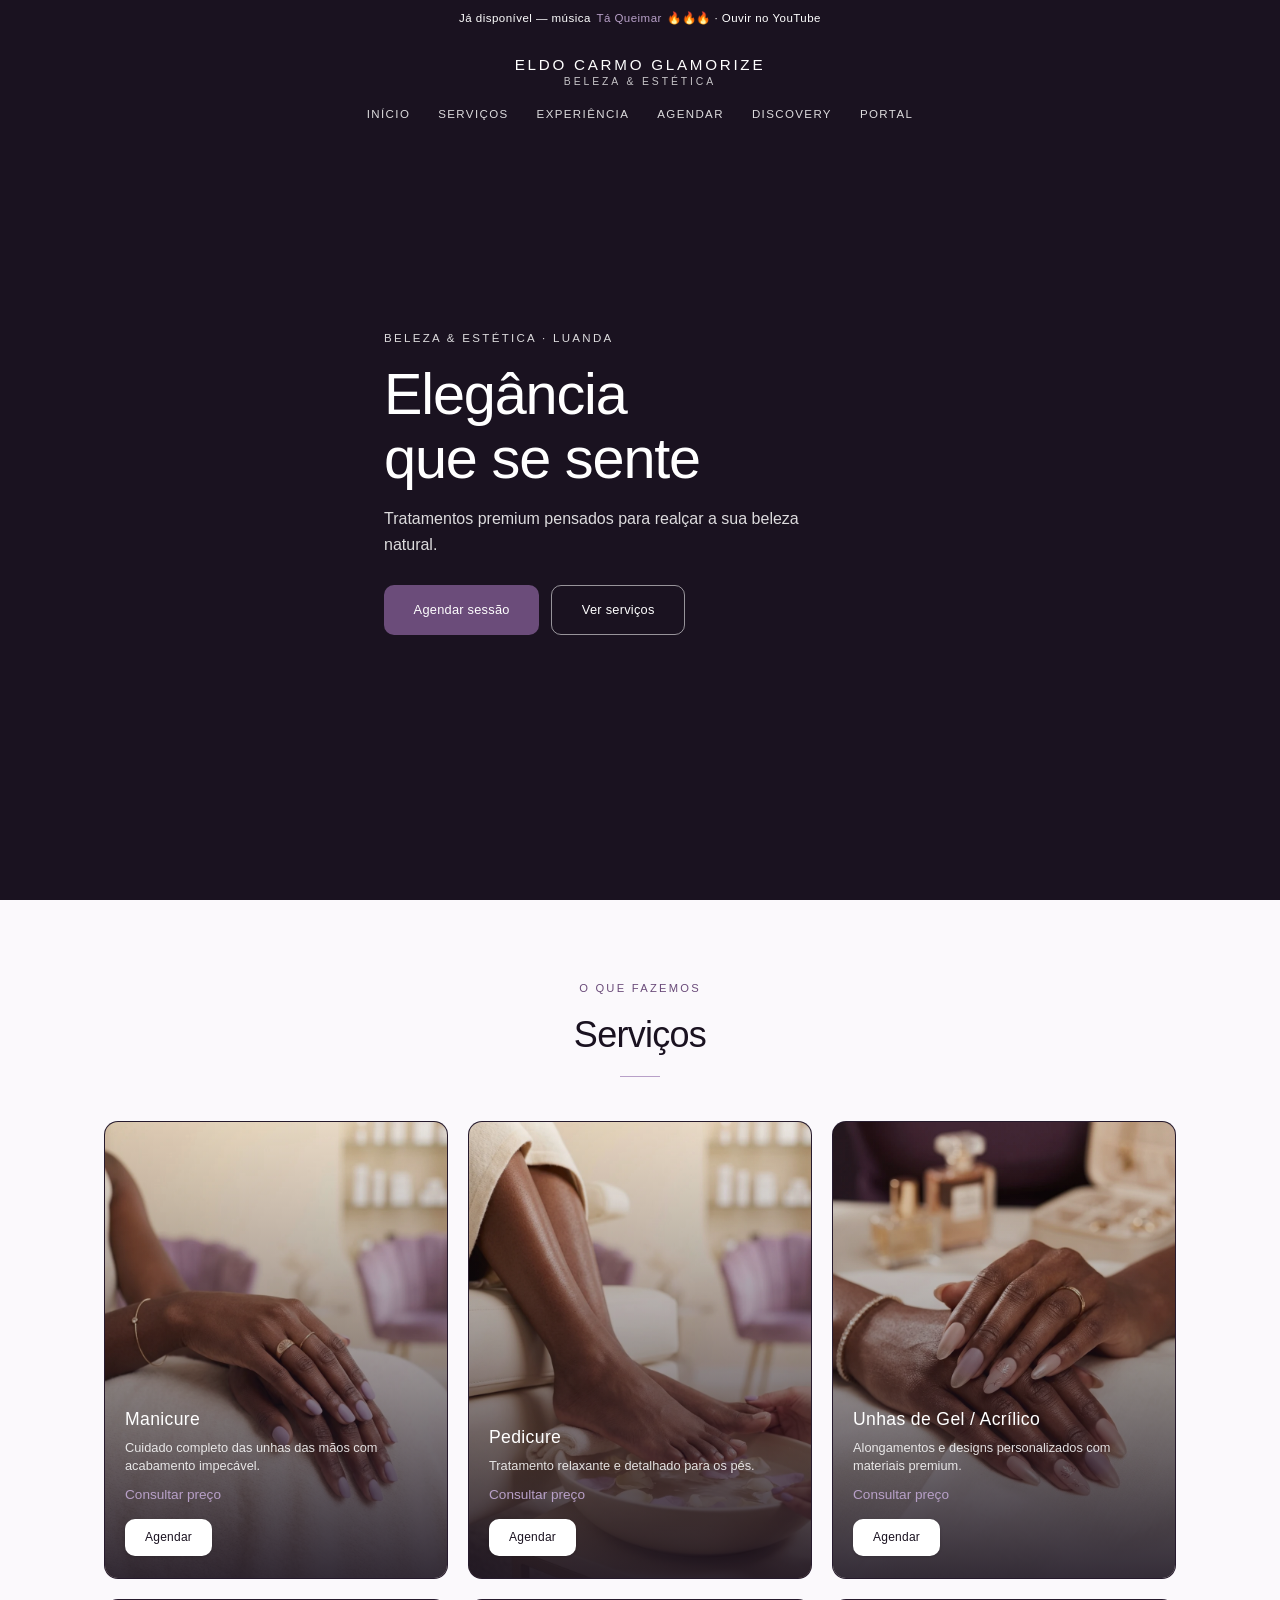
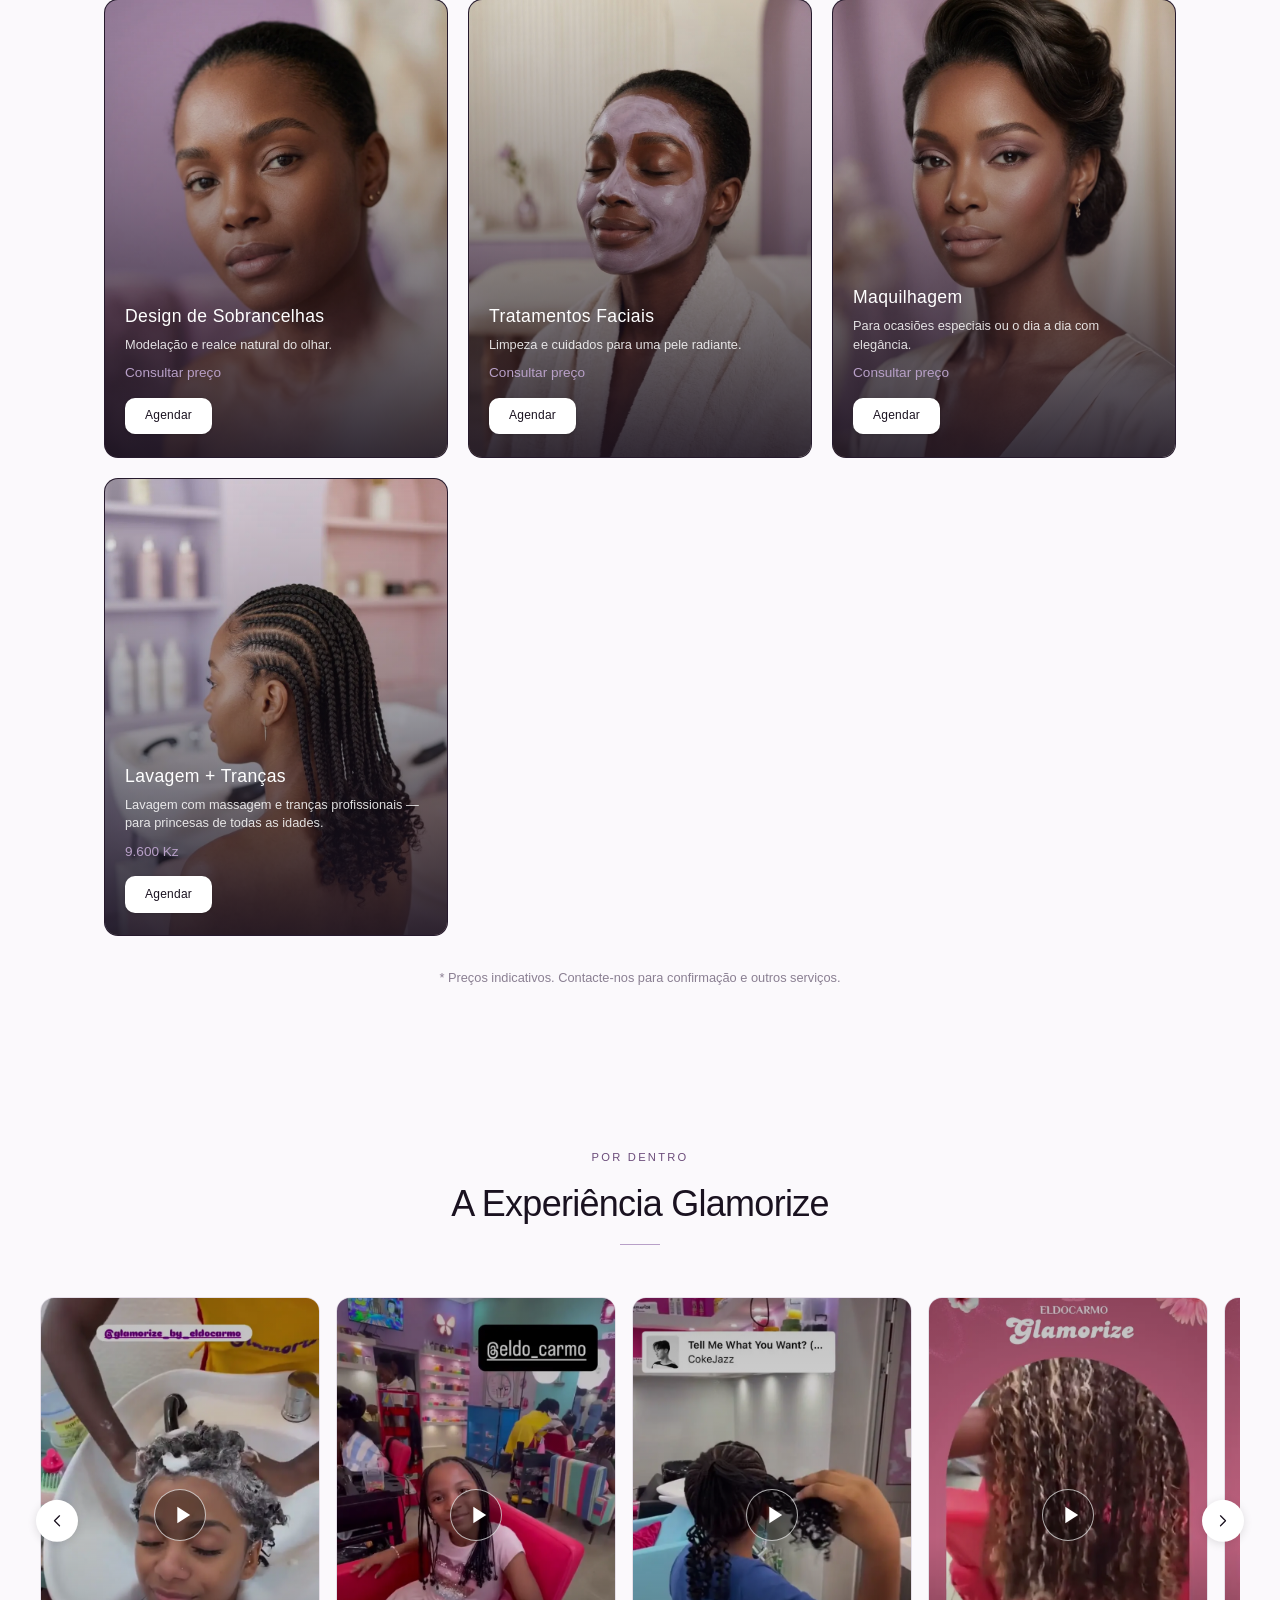
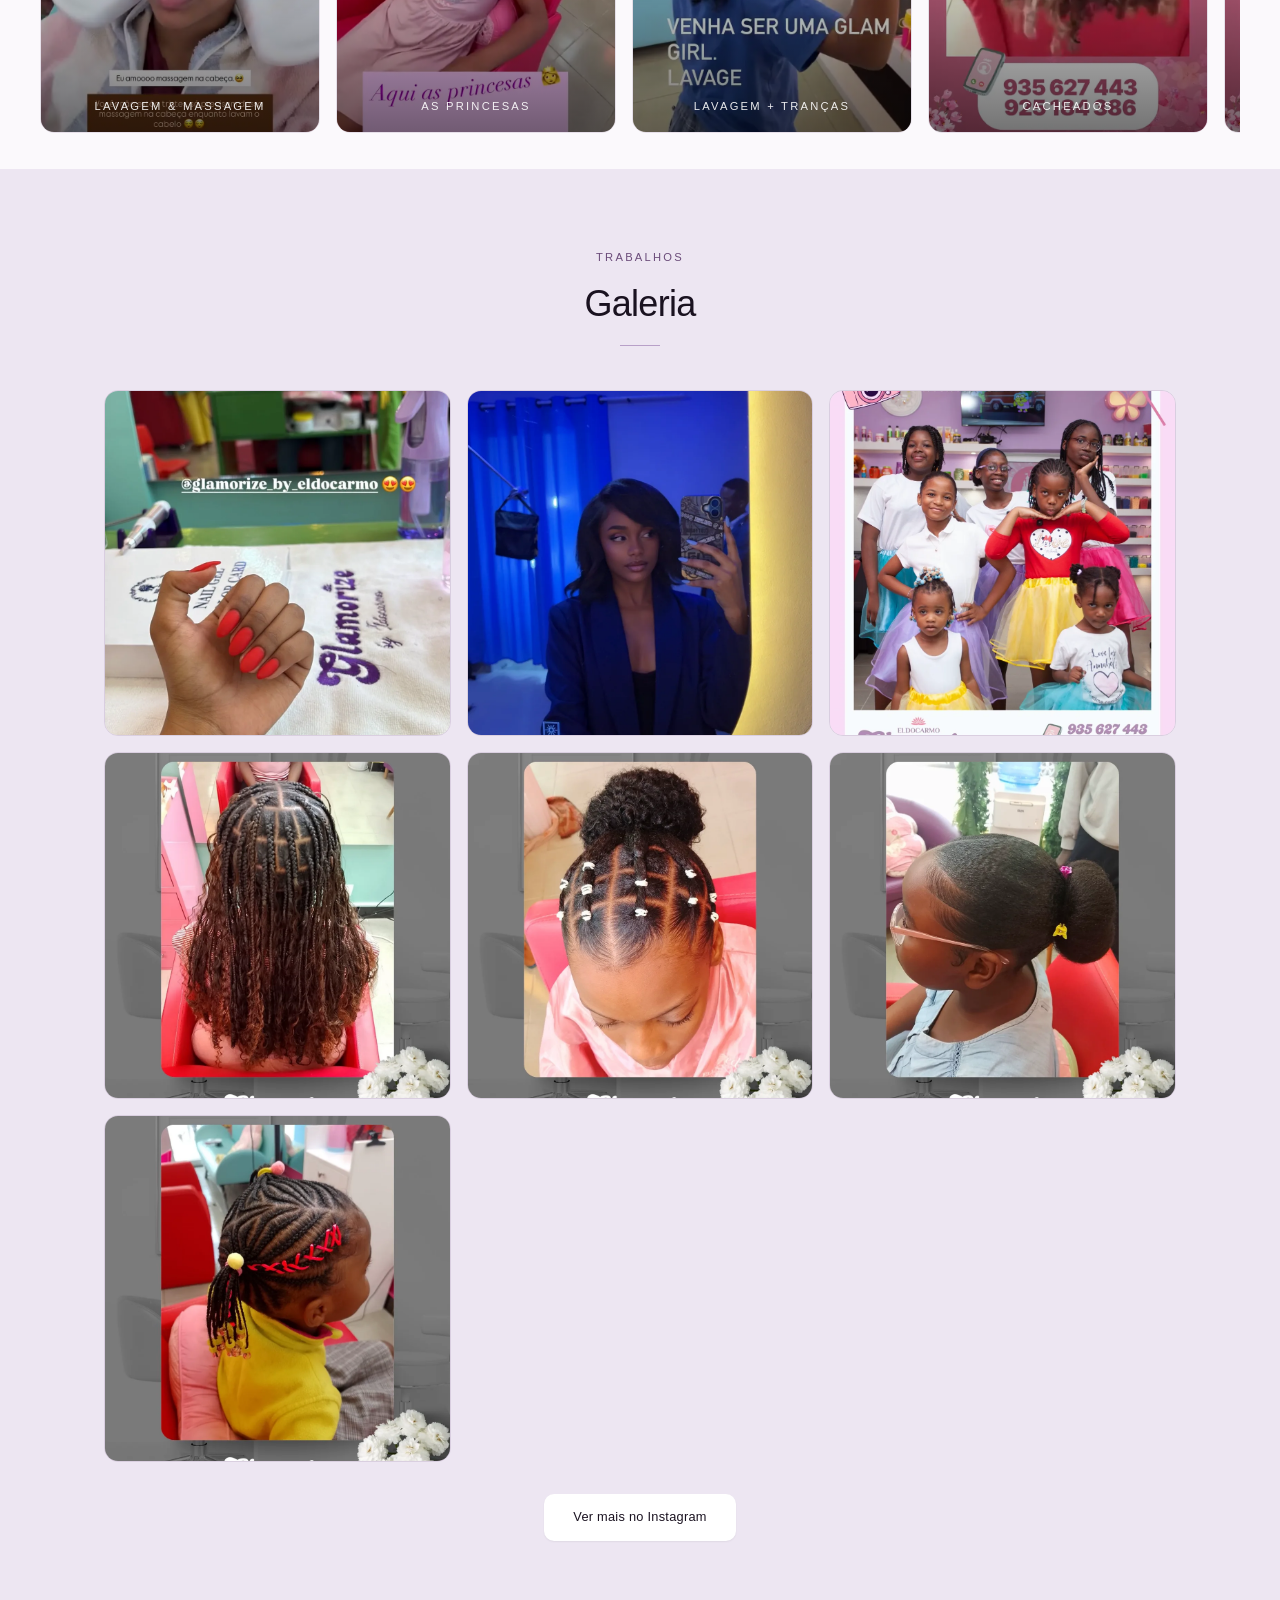
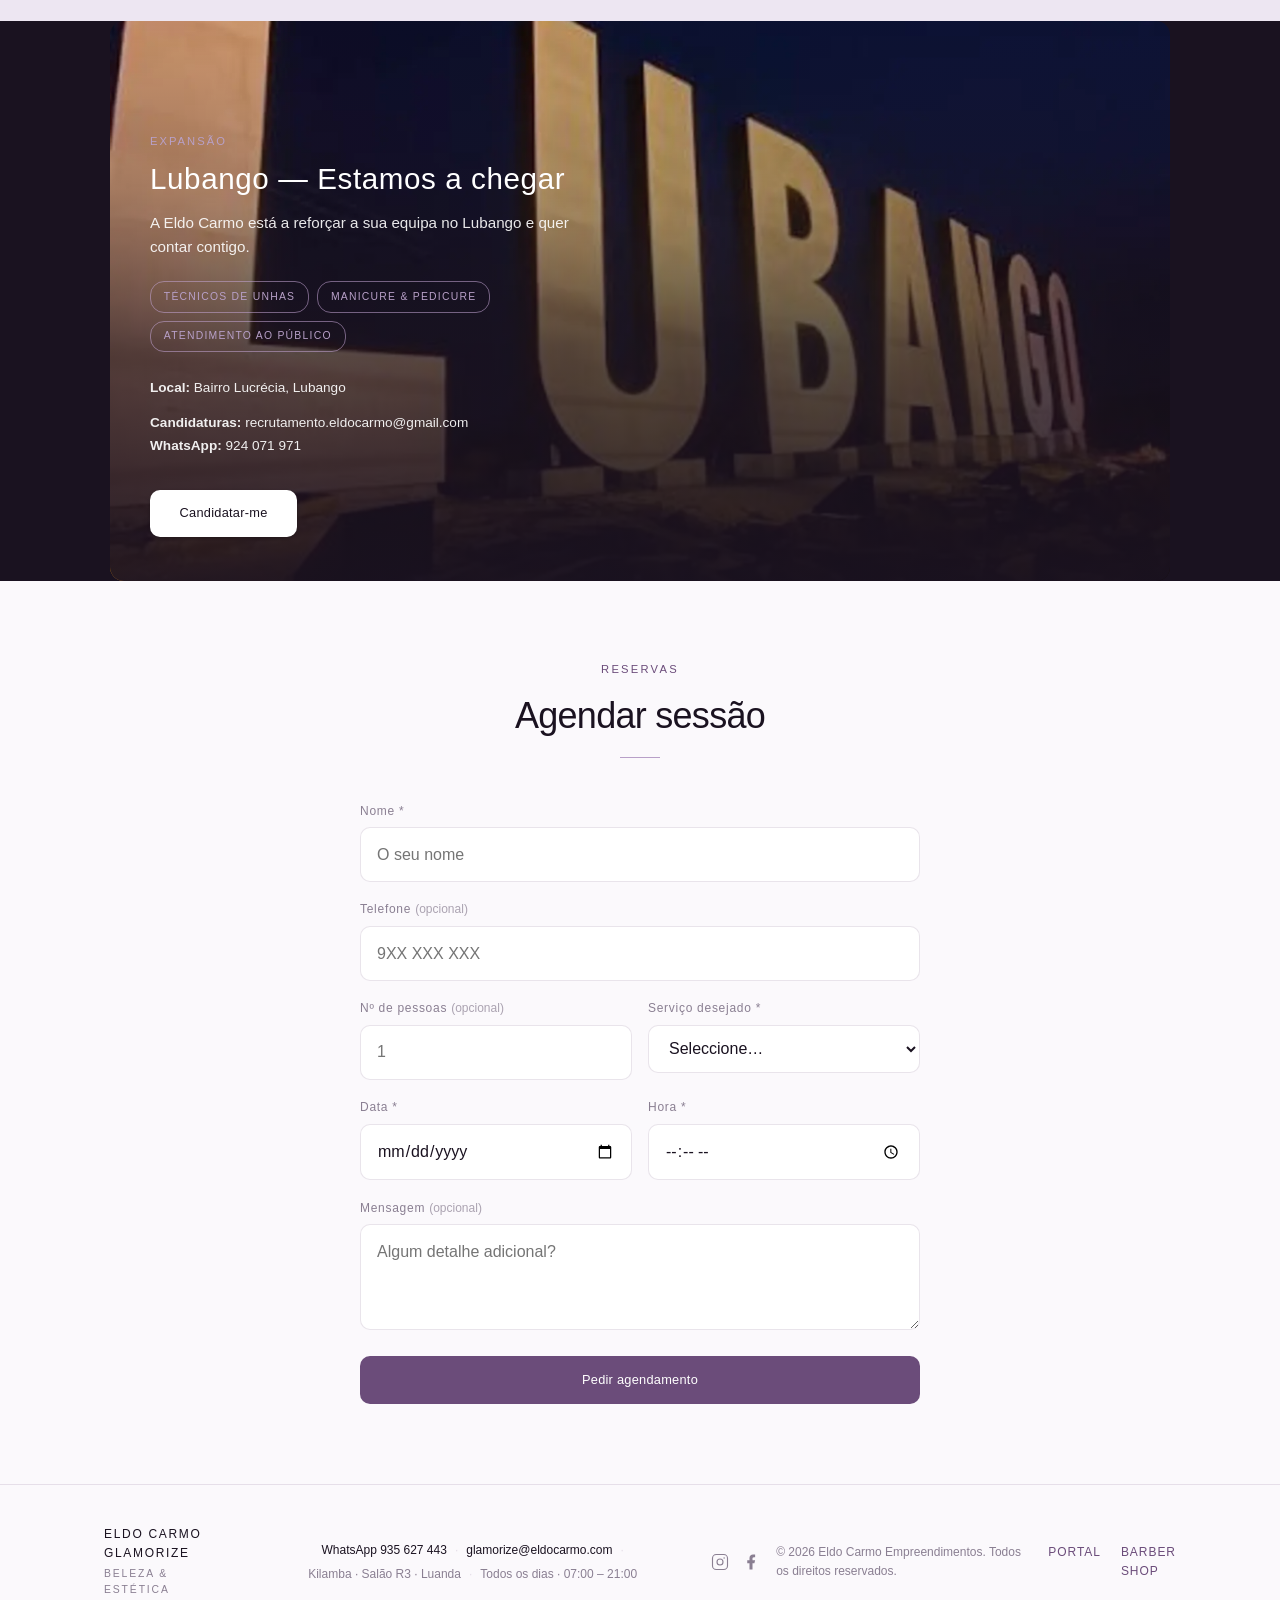
==== commit bc469206: "up" ====
--- a/glamorize/index.html
+++ b/glamorize/index.html
@@ -76,7 +76,7 @@
           </ul>
         </div>
       </div>
-      <a href="https://eldocarmo.workersdevao.workers.dev" class="header__nav-link" target="_blank" rel="noopener">Portal</a>
+      <a href="https://eldocarmo.pages.dev" class="header__nav-link" target="_blank" rel="noopener">Portal</a>
     </nav>
   </header>
 
@@ -99,8 +99,8 @@
         <a href="#servicos" class="menu-drawer__link">Serviços</a>
         <a href="#experiencia" class="menu-drawer__link">Experiência</a>
         <a href="#agendar" class="menu-drawer__link">Agendar</a>
-        <a href="https://eldocarmo.workersdevao.workers.dev" class="menu-drawer__link" target="_blank" rel="noopener">Portal</a>
-        <a href="https://eldocarmobarbershop.workersdevao.workers.dev" class="menu-drawer__link" target="_blank" rel="noopener">Barber Shop</a>
+        <a href="https://eldocarmo.pages.dev" class="menu-drawer__link" target="_blank" rel="noopener">Portal</a>
+        <a href="https://eldocarmobarbershop.pages.dev" class="menu-drawer__link" target="_blank" rel="noopener">Barber Shop</a>
       </nav>
 
       <div class="menu-drawer__discover">
@@ -493,7 +493,7 @@
             <label for="message">Mensagem <span class="optional">(opcional)</span></label>
             <textarea id="message" name="message" rows="3" placeholder="Algum detalhe adicional?"></textarea>
           </div>
-          <button type="submit" class="btn btn--primary btn--full">Enviar via WhatsApp</button>
+          <button type="submit" class="btn btn--primary btn--full">Pedir agendamento</button>
         </form>
       </div>
     </div>
@@ -531,12 +531,13 @@
       </div>
       <p class="footer__copy">© 2026 Eldo Carmo Empreendimentos. Todos os direitos reservados.</p>
       <div class="footer__links">
-        <a href="https://eldocarmo.workersdevao.workers.dev" target="_blank" rel="noopener">Portal</a>
-        <a href="https://eldocarmobarbershop.workersdevao.workers.dev" target="_blank" rel="noopener">Barber Shop</a>
+        <a href="https://eldocarmo.pages.dev" target="_blank" rel="noopener">Portal</a>
+        <a href="https://eldocarmobarbershop.pages.dev" target="_blank" rel="noopener">Barber Shop</a>
       </div>
     </div>
   </footer>
 
+  <script src="js/products.js"></script>
   <script src="js/main.js"></script>
 </body>
 </html>
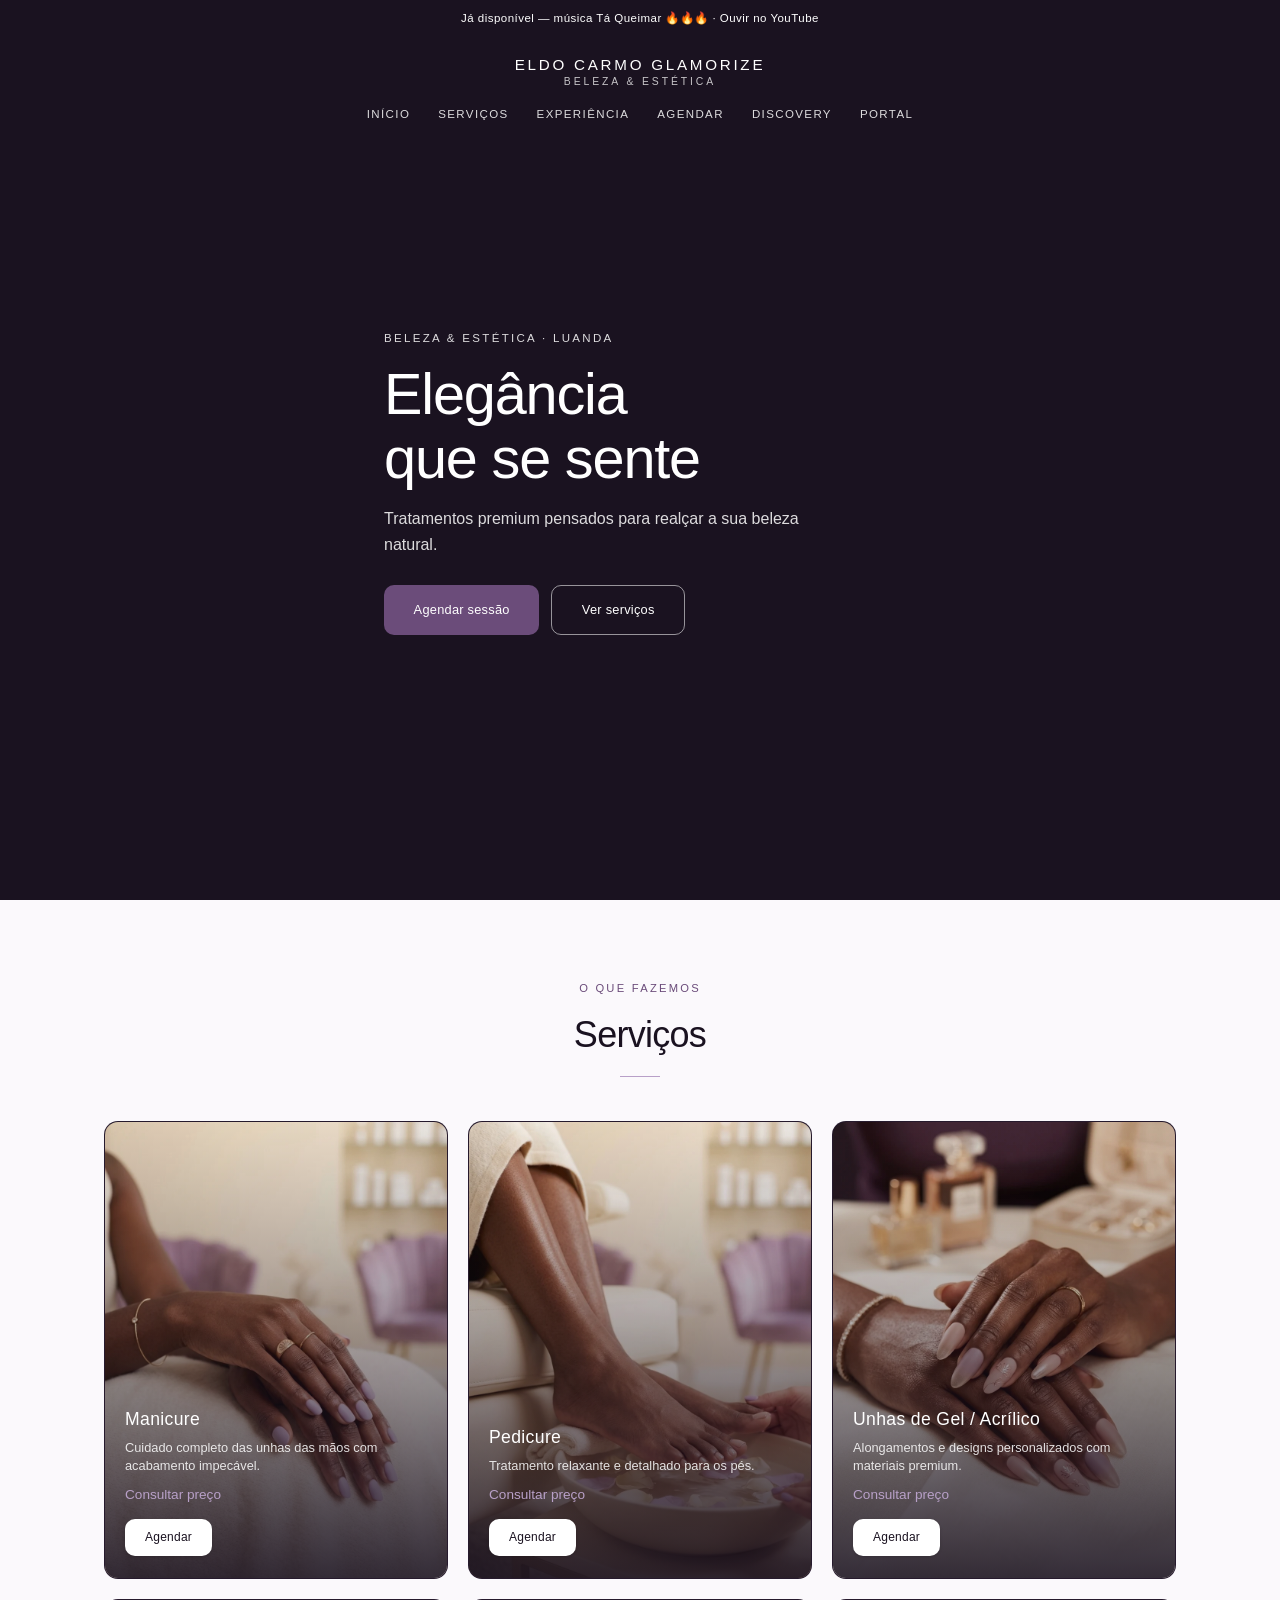
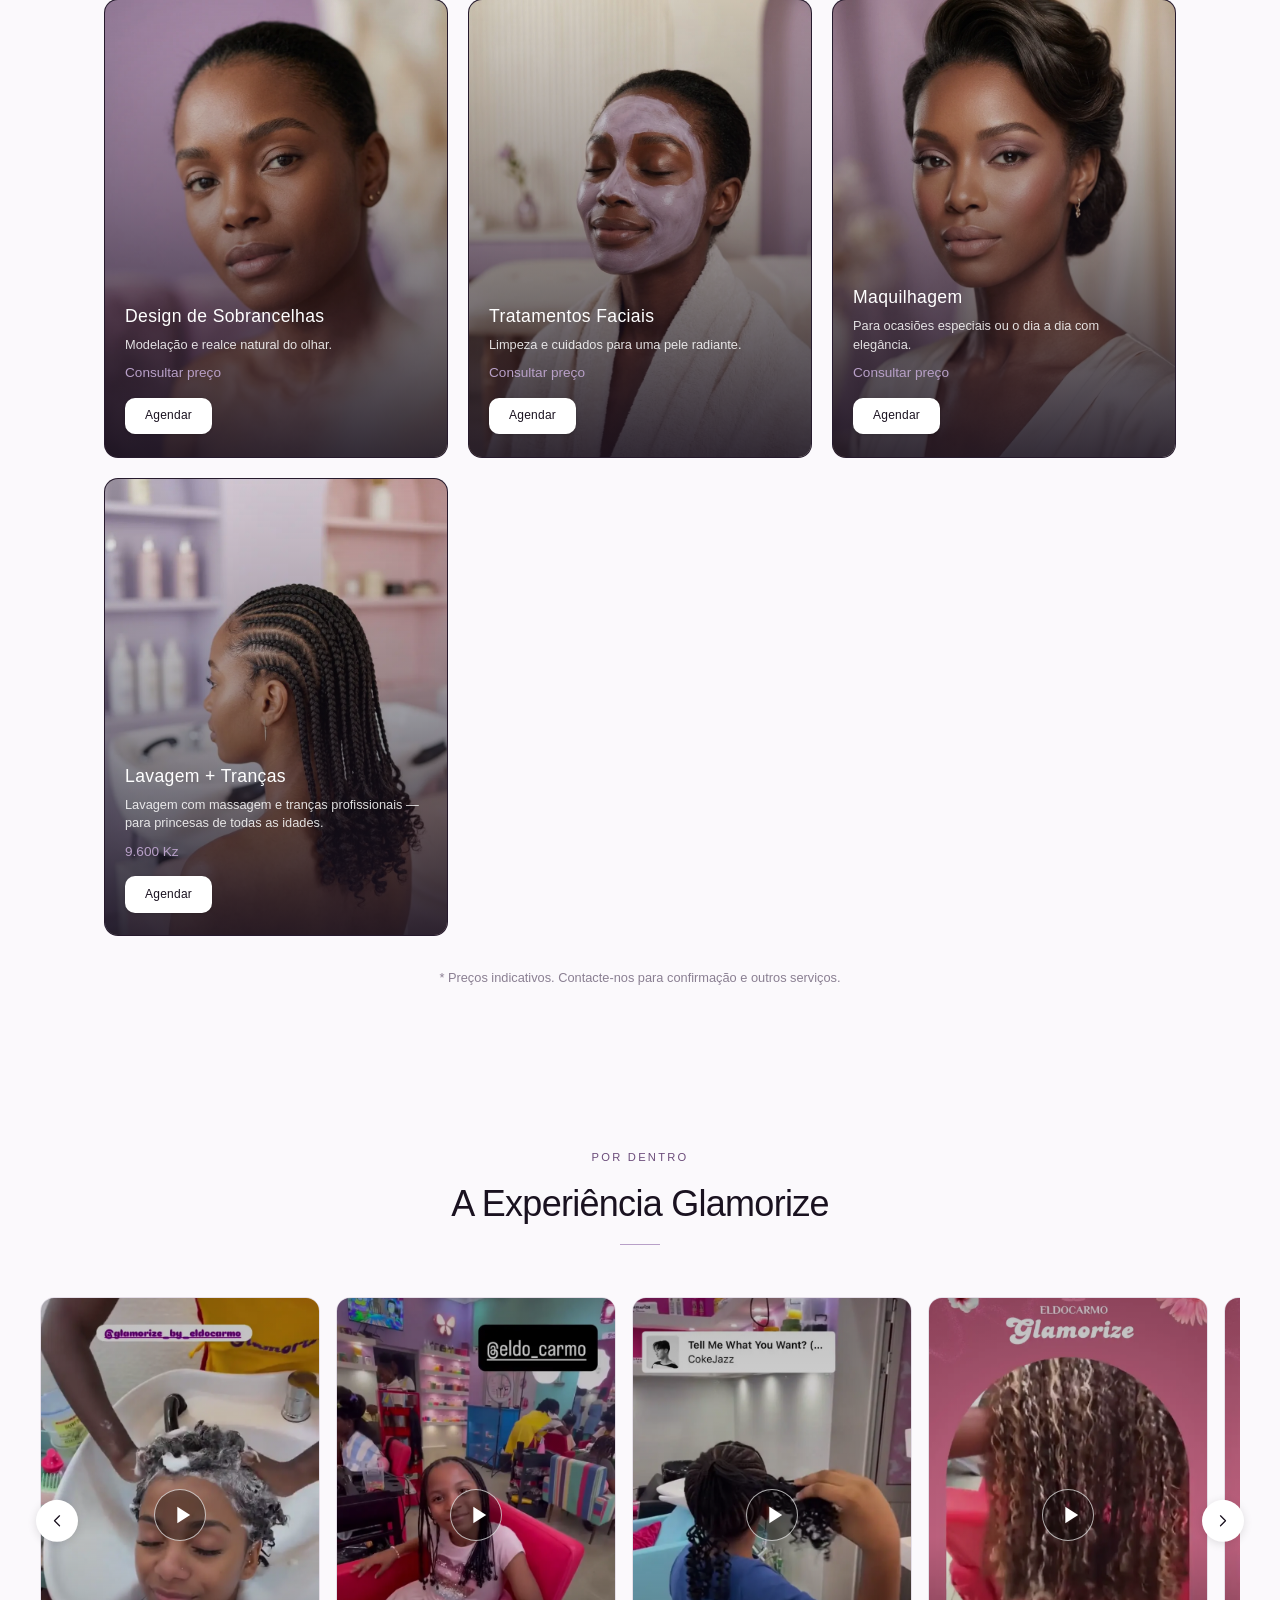
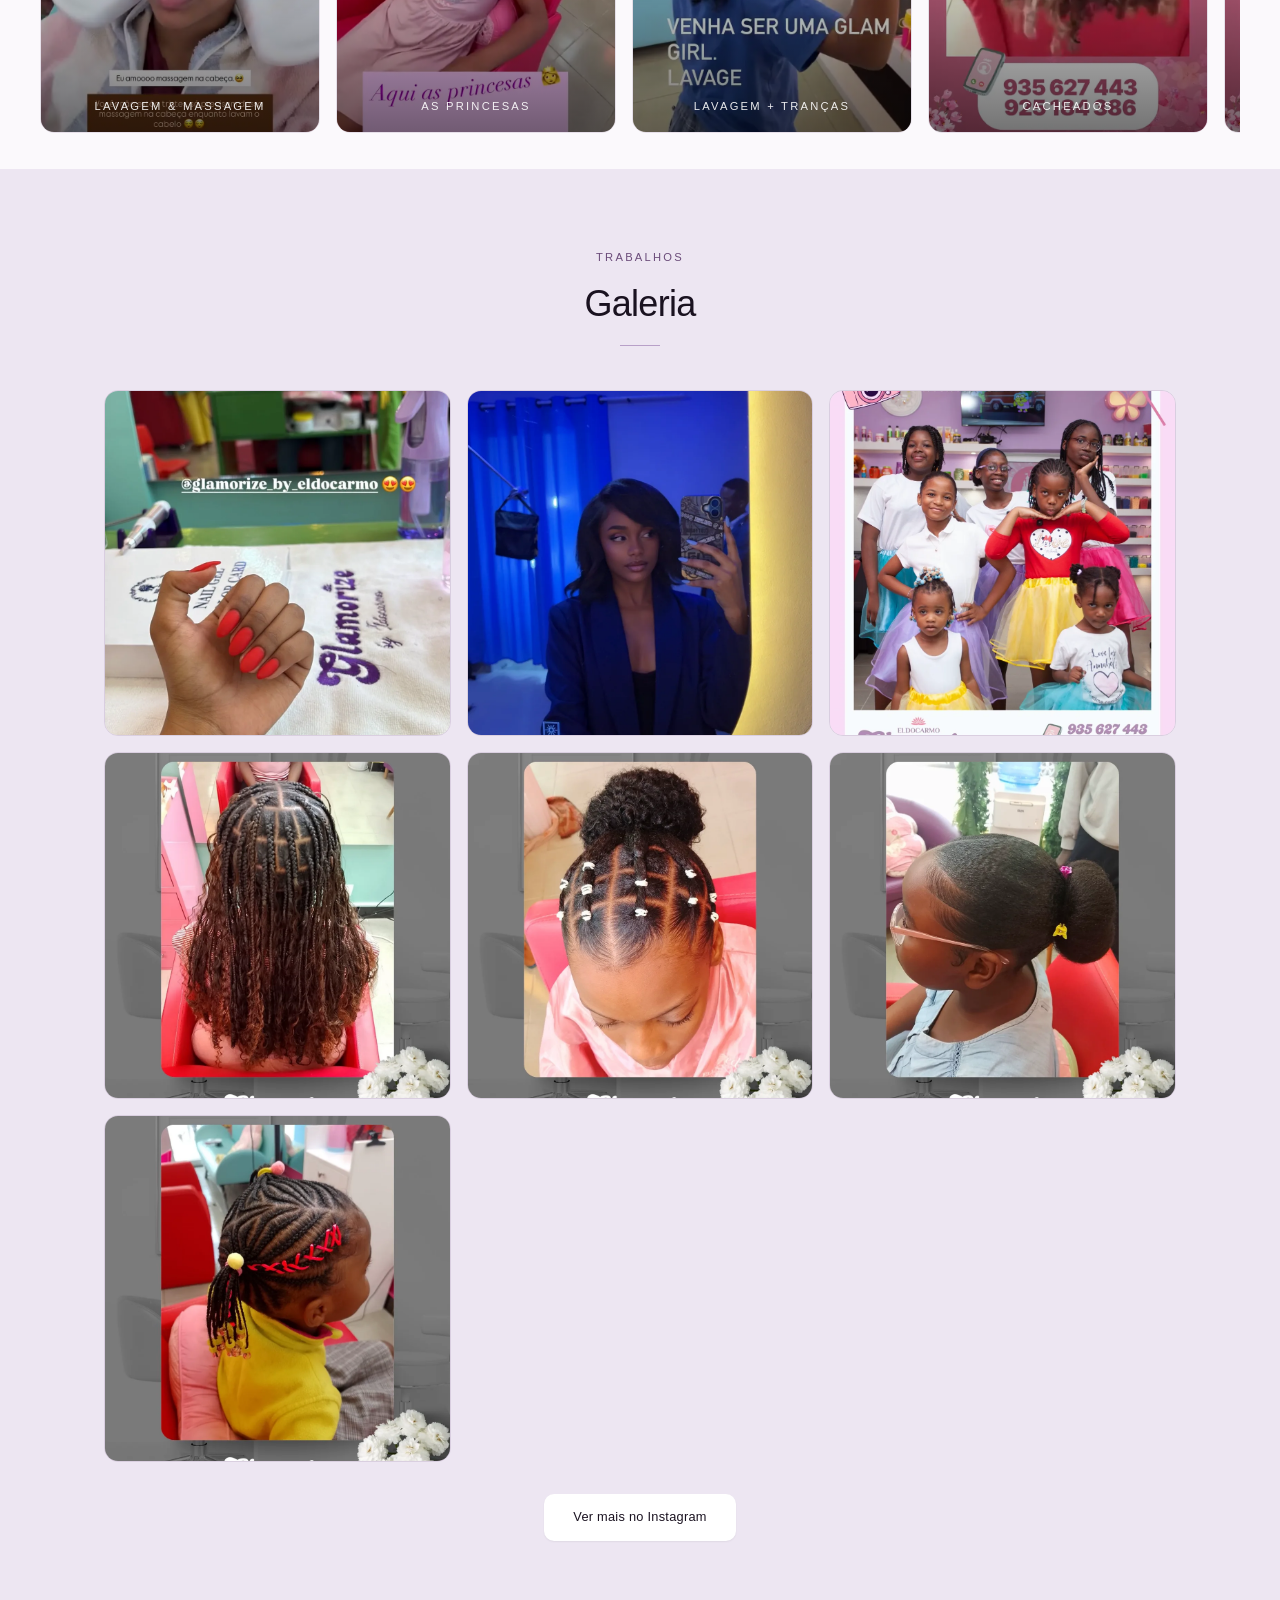
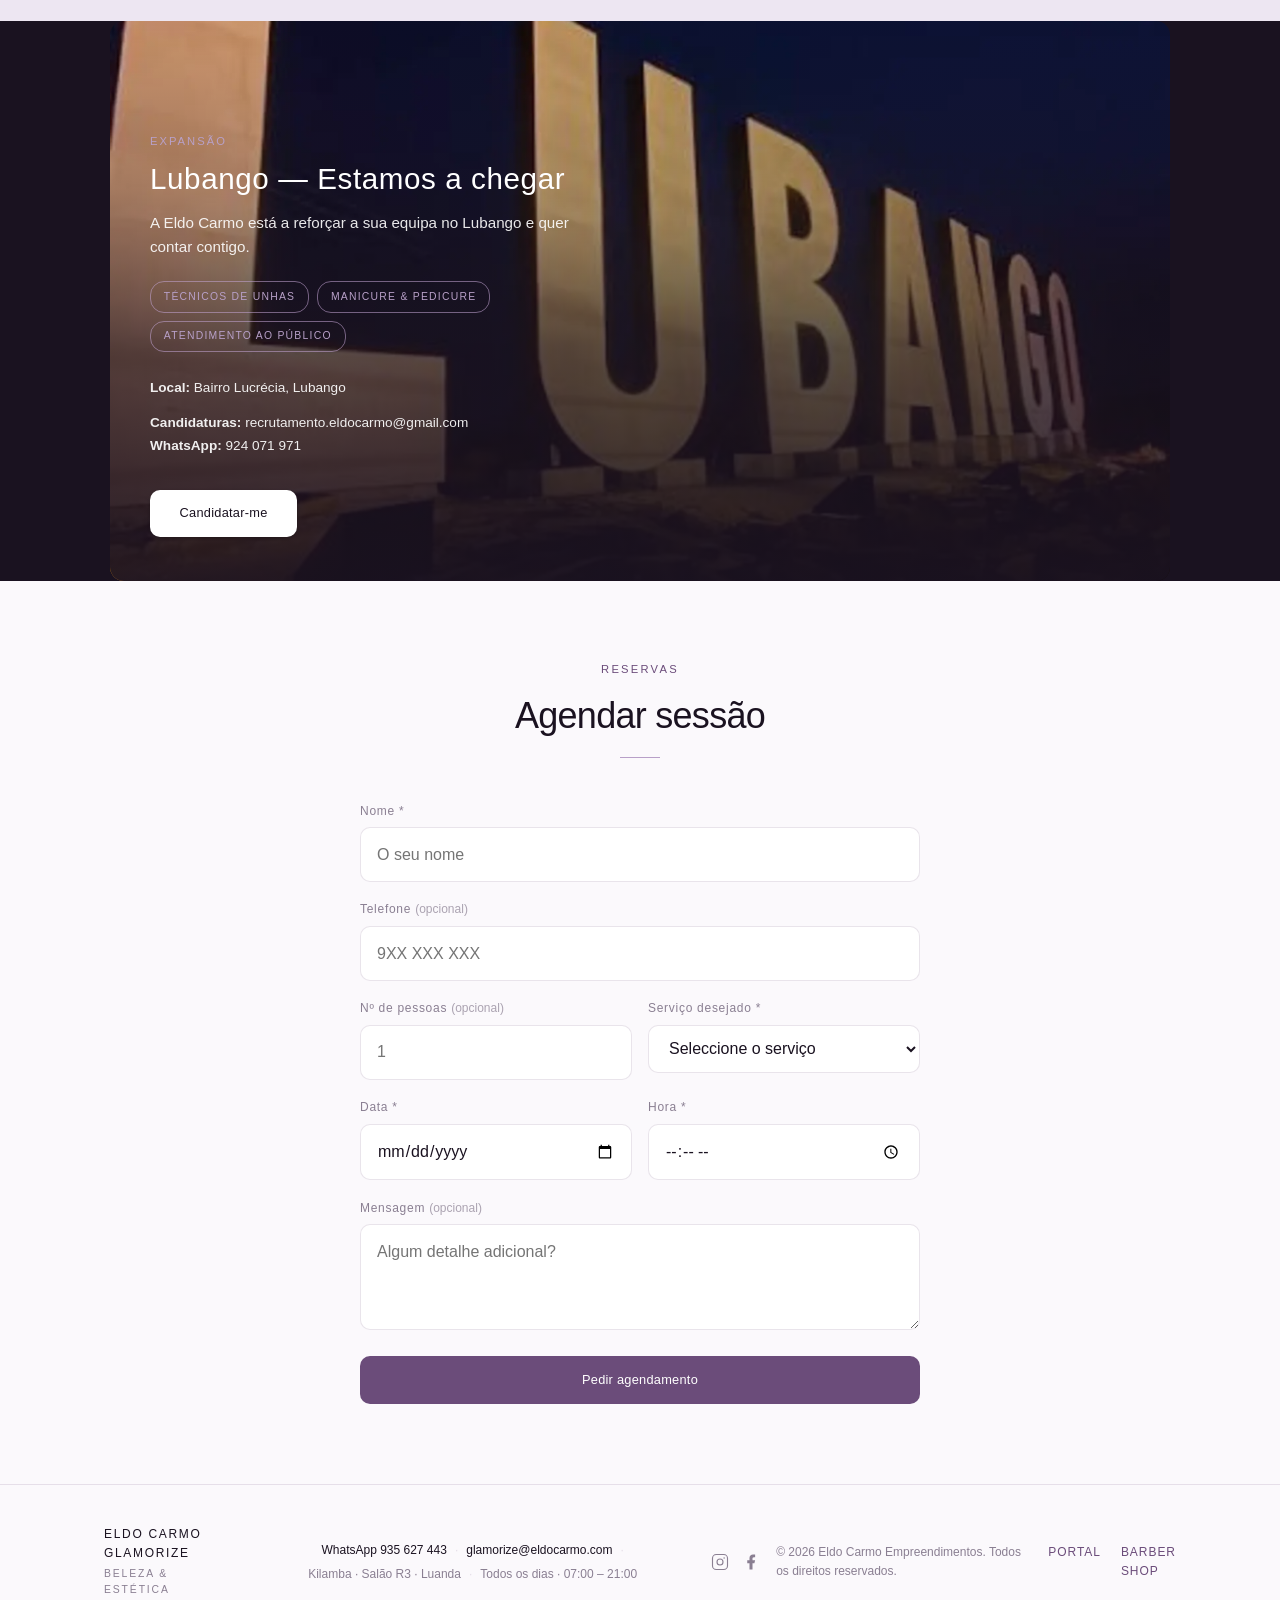
==== commit 71ee733f: "j" ====
--- a/glamorize/index.html
+++ b/glamorize/index.html
@@ -10,7 +10,7 @@
 </head>
 <body>
   <!-- ========== ANNOUNCEMENT BAR ========== -->
-  <a class="announce-bar" href="https://youtu.be/6vzUPh26JZA?si=xl3FzxXKTsRD6NoC" target="_blank" rel="noopener">
+  <a class="announce-bar" data-cms="announce" href="https://youtu.be/6vzUPh26JZA?si=xl3FzxXKTsRD6NoC" target="_blank" rel="noopener">
     Já disponível — música <strong>Tá Queimar</strong> 🔥🔥🔥 · Ouvir no YouTube
   </a>
 
@@ -161,9 +161,9 @@
       <div class="hero__overlay"></div>
     </div>
     <div class="hero__content container">
-      <p class="hero__eyebrow">Beleza &amp; Estética · Luanda</p>
-      <h1 class="hero__title">Elegância<br>que se sente</h1>
-      <p class="hero__subtitle">Tratamentos premium pensados para realçar a sua beleza natural.</p>
+      <p class="hero__eyebrow" data-cms="heroEyebrow">Beleza &amp; Estética · Luanda</p>
+      <h1 class="hero__title" data-cms="heroTitle">Elegância<br>que se sente</h1>
+      <p class="hero__subtitle" data-cms="heroSubtitle">Tratamentos premium pensados para realçar a sua beleza natural.</p>
       <div class="hero__ctas">
         <a href="#agendar" class="btn btn--primary">Agendar sessão</a>
         <a href="#servicos" class="btn btn--ghost btn--on-dark">Ver serviços</a>
@@ -175,98 +175,16 @@
   <section class="section" id="servicos">
     <div class="container">
       <header class="section__header">
-        <p class="section__eyebrow">O que fazemos</p>
-        <h2 class="section__title">Serviços</h2>
+        <p class="section__eyebrow" data-cms="servicesEyebrow">O que fazemos</p>
+        <h2 class="section__title" data-cms="servicesTitle">Serviços</h2>
         <div class="section__line"></div>
       </header>
 
-      <div class="services-grid">
-        <article class="service-card" data-service="Manicure">
-          <div class="service-card__image">
-            <img src="assets/images/service-manicure.webp" alt="Manicure" loading="lazy">
-          </div>
-          <div class="service-card__overlay">
-            <h3 class="service-card__title">Manicure</h3>
-            <p class="service-card__desc">Cuidado completo das unhas das mãos com acabamento impecável.</p>
-            <p class="service-card__price">Consultar preço</p>
-            <a href="#agendar" class="btn btn--service agendar-btn">Agendar</a>
-          </div>
-        </article>
-
-        <article class="service-card" data-service="Pedicure">
-          <div class="service-card__image">
-            <img src="assets/images/service-pedicure.webp" alt="Pedicure" loading="lazy">
-          </div>
-          <div class="service-card__overlay">
-            <h3 class="service-card__title">Pedicure</h3>
-            <p class="service-card__desc">Tratamento relaxante e detalhado para os pés.</p>
-            <p class="service-card__price">Consultar preço</p>
-            <a href="#agendar" class="btn btn--service agendar-btn">Agendar</a>
-          </div>
-        </article>
-
-        <article class="service-card" data-service="Unhas de Gel / Acrílico">
-          <div class="service-card__image">
-            <img src="assets/images/service-gel.webp" alt="Unhas de Gel / Acrílico" loading="lazy">
-          </div>
-          <div class="service-card__overlay">
-            <h3 class="service-card__title">Unhas de Gel / Acrílico</h3>
-            <p class="service-card__desc">Alongamentos e designs personalizados com materiais premium.</p>
-            <p class="service-card__price">Consultar preço</p>
-            <a href="#agendar" class="btn btn--service agendar-btn">Agendar</a>
-          </div>
-        </article>
-
-        <article class="service-card" data-service="Design de Sobrancelhas">
-          <div class="service-card__image">
-            <img src="assets/images/service-sobrancelhas.webp" alt="Design de Sobrancelhas" loading="lazy">
-          </div>
-          <div class="service-card__overlay">
-            <h3 class="service-card__title">Design de Sobrancelhas</h3>
-            <p class="service-card__desc">Modelação e realce natural do olhar.</p>
-            <p class="service-card__price">Consultar preço</p>
-            <a href="#agendar" class="btn btn--service agendar-btn">Agendar</a>
-          </div>
-        </article>
-
-        <article class="service-card" data-service="Tratamentos Faciais">
-          <div class="service-card__image">
-            <img src="assets/images/service-facial.webp" alt="Tratamentos Faciais" loading="lazy">
-          </div>
-          <div class="service-card__overlay">
-            <h3 class="service-card__title">Tratamentos Faciais</h3>
-            <p class="service-card__desc">Limpeza e cuidados para uma pele radiante.</p>
-            <p class="service-card__price">Consultar preço</p>
-            <a href="#agendar" class="btn btn--service agendar-btn">Agendar</a>
-          </div>
-        </article>
-
-        <article class="service-card" data-service="Maquilhagem">
-          <div class="service-card__image">
-            <img src="assets/images/service-maquilhagem.webp" alt="Maquilhagem" loading="lazy">
-          </div>
-          <div class="service-card__overlay">
-            <h3 class="service-card__title">Maquilhagem</h3>
-            <p class="service-card__desc">Para ocasiões especiais ou o dia a dia com elegância.</p>
-            <p class="service-card__price">Consultar preço</p>
-            <a href="#agendar" class="btn btn--service agendar-btn">Agendar</a>
-          </div>
-        </article>
-
-        <article class="service-card" data-service="Lavagem + Tranças">
-          <div class="service-card__image">
-            <img src="assets/images/service-trancas.webp" alt="Lavagem + Tranças" loading="lazy">
-          </div>
-          <div class="service-card__overlay">
-            <h3 class="service-card__title">Lavagem + Tranças</h3>
-            <p class="service-card__desc">Lavagem com massagem e tranças profissionais — para princesas de todas as idades.</p>
-            <p class="service-card__price">9.600 Kz</p>
-            <a href="#agendar" class="btn btn--service agendar-btn">Agendar</a>
-          </div>
-        </article>
-      </div>
-
-      <p class="section__note">* Preços indicativos. Contacte-nos para confirmação e outros serviços.</p>
+      <div class="services-grid" id="services-grid">
+        <!-- Cards from catalog via main.js -->
+      </div>
+
+      <p class="section__note" data-cms="servicesNote">* Preços indicativos. Contacte-nos para confirmação e outros serviços.</p>
     </div>
   </section>
 
@@ -274,8 +192,8 @@
   <section class="section section--experience" id="experiencia">
     <div class="container">
       <header class="section__header">
-        <p class="section__eyebrow">Por dentro</p>
-        <h2 class="section__title">A Experiência Glamorize</h2>
+        <p class="section__eyebrow" data-cms="experienceEyebrow">Por dentro</p>
+        <h2 class="section__title" data-cms="experienceTitle">A Experiência Glamorize</h2>
         <div class="section__line"></div>
       </header>
     </div>
@@ -369,8 +287,8 @@
   <section class="section section--alt" id="galeria">
     <div class="container">
       <header class="section__header">
-        <p class="section__eyebrow">Trabalhos</p>
-        <h2 class="section__title">Galeria</h2>
+        <p class="section__eyebrow" data-cms="galleryEyebrow">Trabalhos</p>
+        <h2 class="section__title" data-cms="galleryTitle">Galeria</h2>
         <div class="section__line"></div>
       </header>
 
